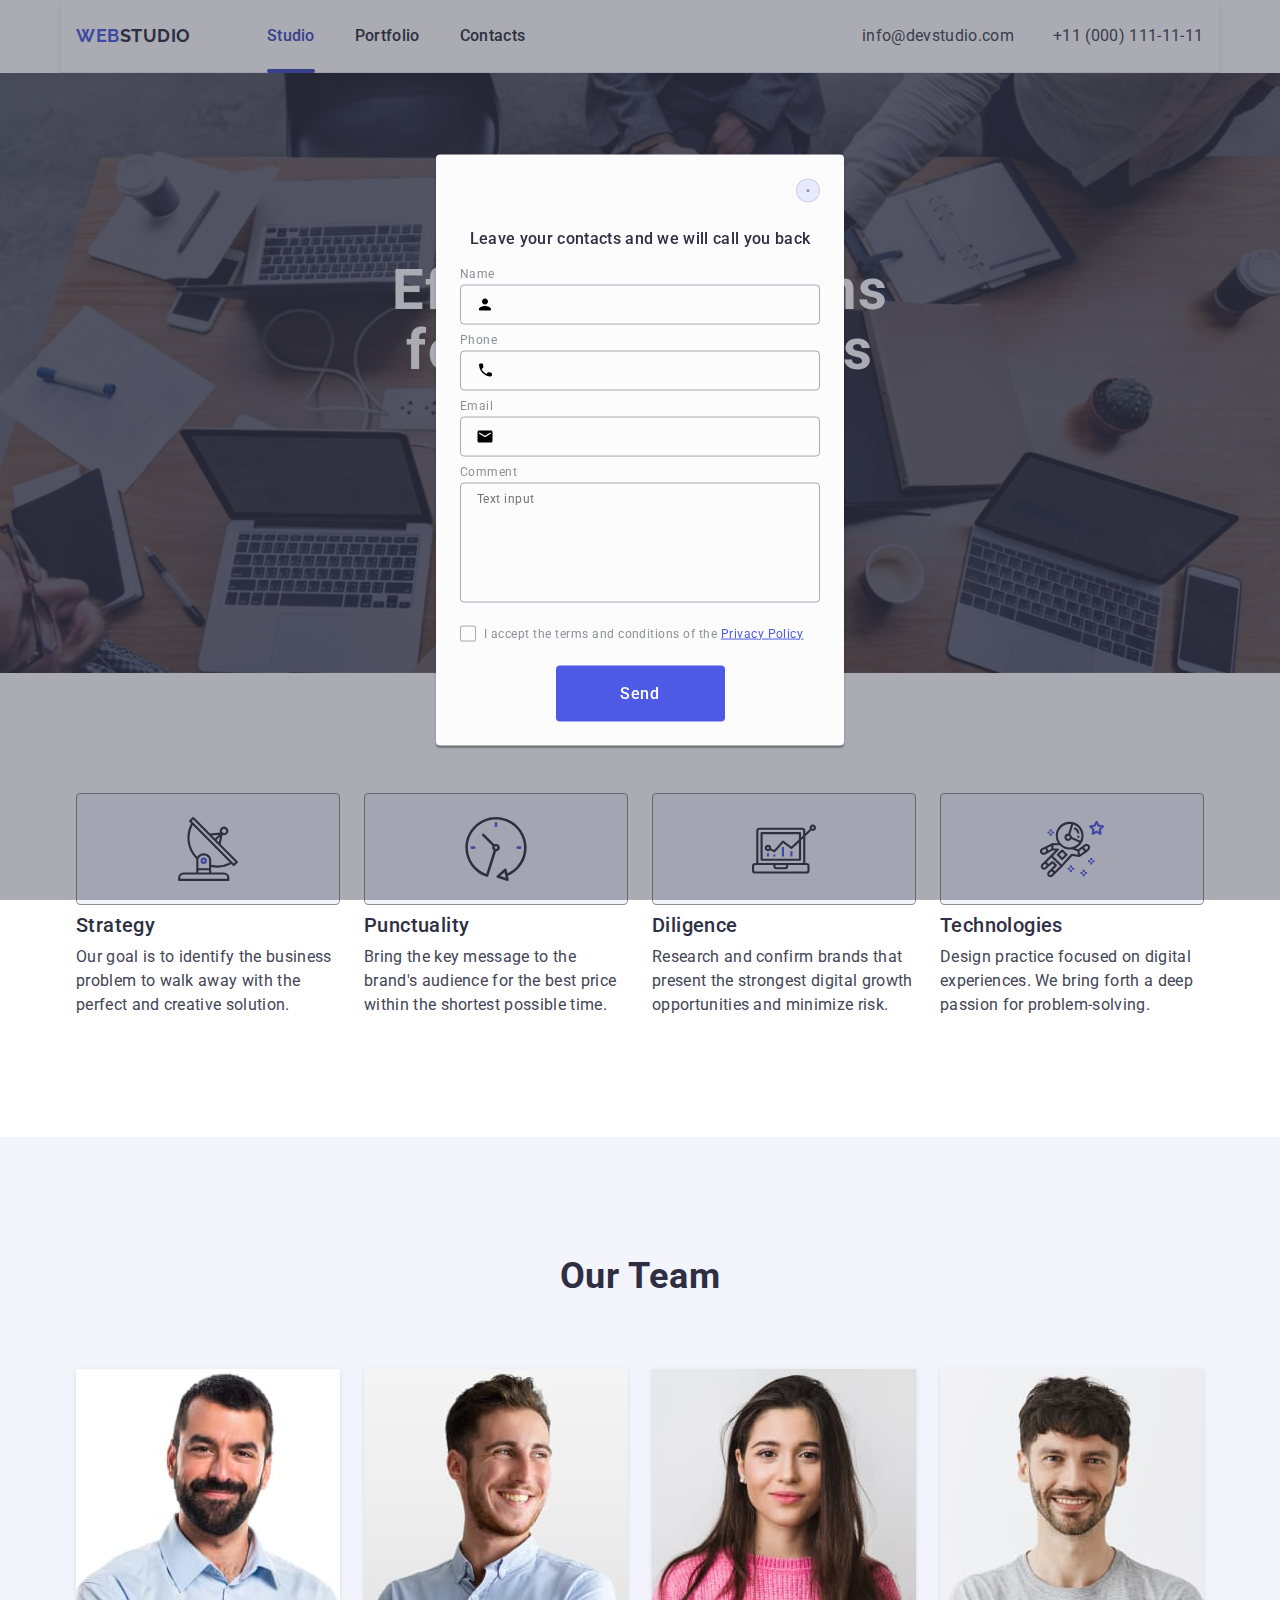
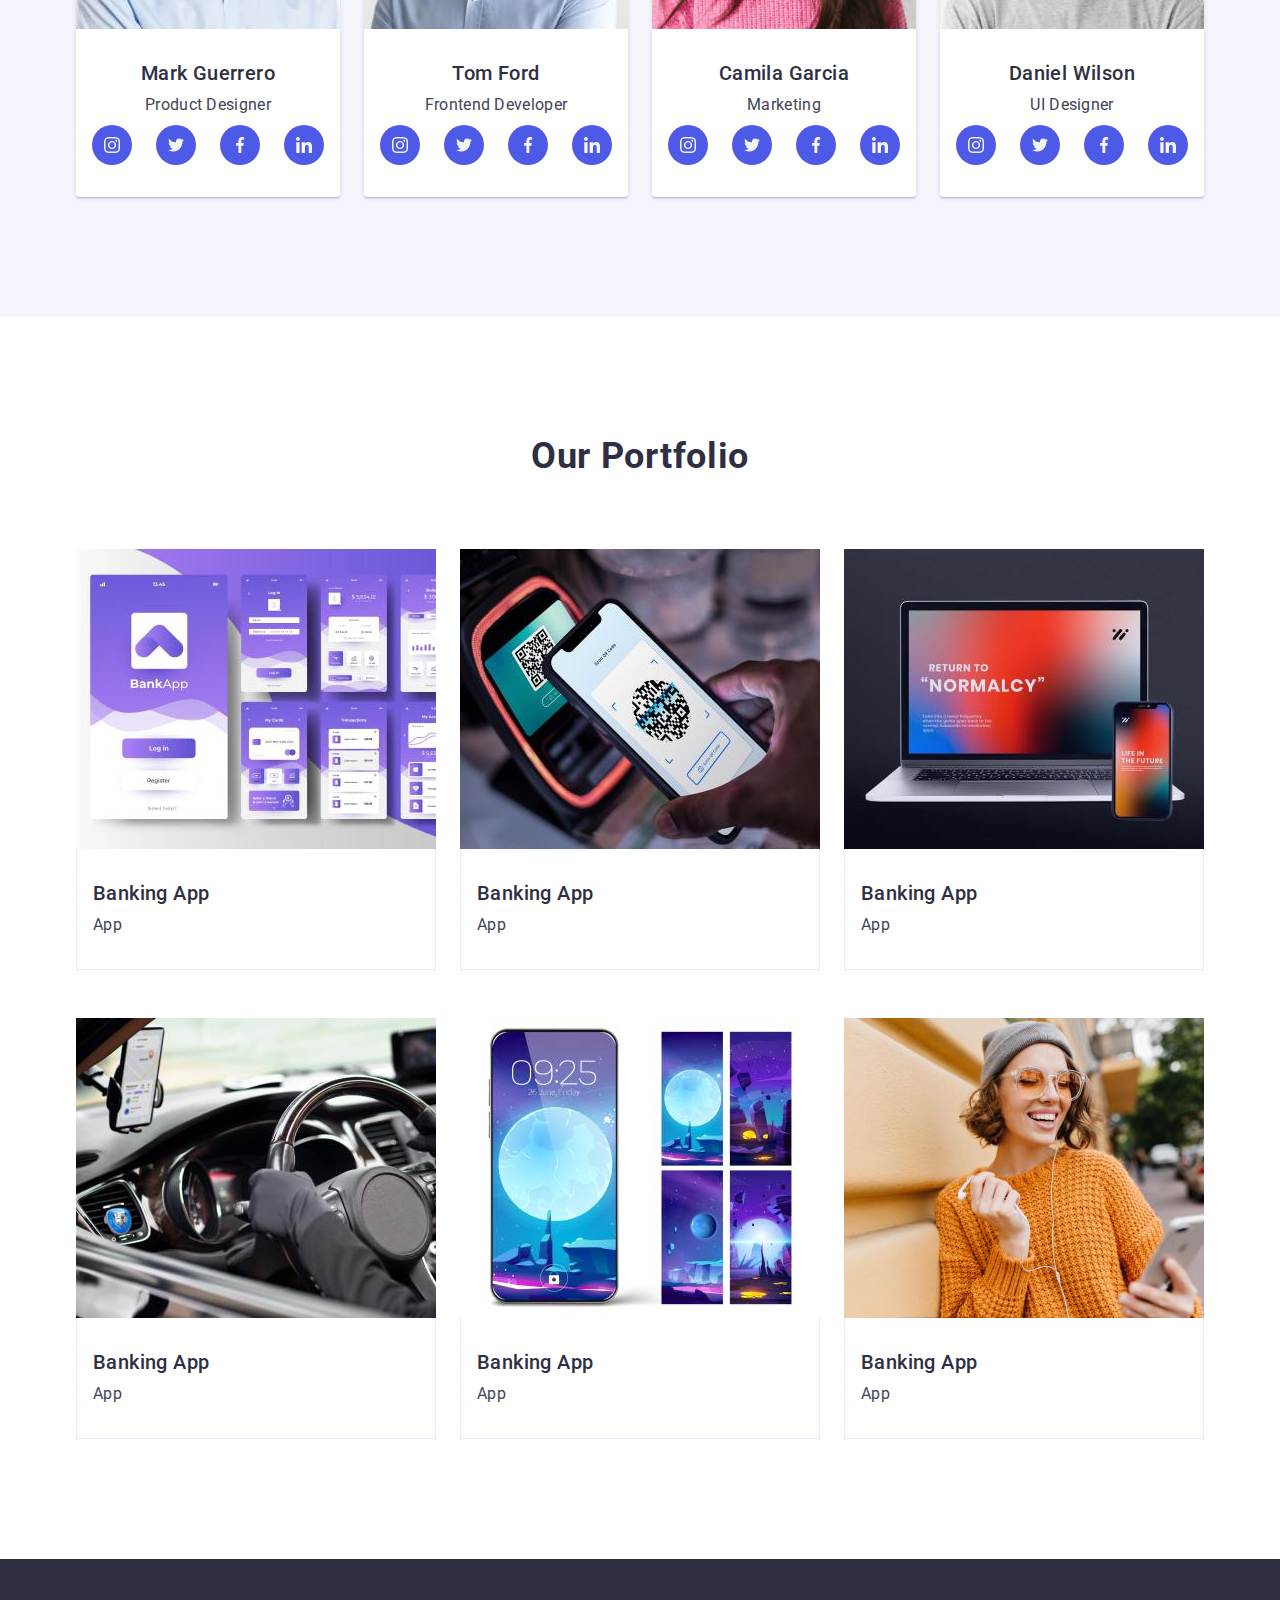
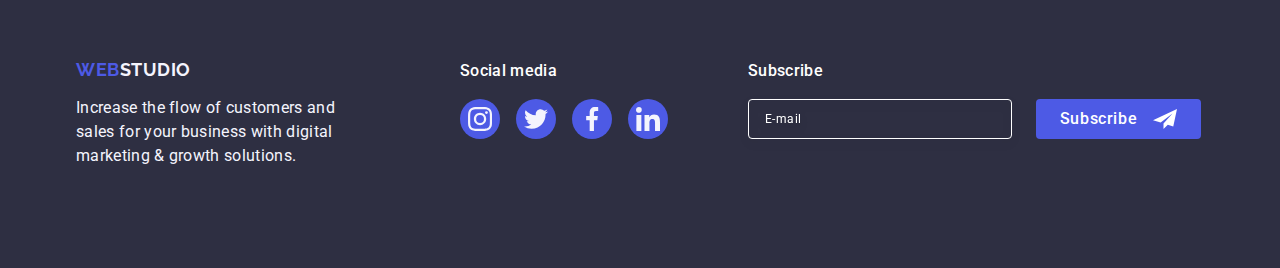
==== index.html @ c23adb34 "3" ====
<!DOCTYPE html>
<html lang="en">
    <head>
        <meta charset="UTF-8" />
        <meta name="viewport" content="width=device-width, initial-scale=1.0" />
        <title>WebStudio</title>
        <link rel="stylesheet" href="https://cdn.jsdelivr.net/npm/modern-normalize@2.0.0/modern-normalize.min.css" />
        <link rel="stylesheet" href="./css/styles.css" />
        <link rel="preconnect" href="https://fonts.googleapis.com" />
        <link rel="preconnect" href="https://fonts.gstatic.com" crossorigin />
        <link href="https://fonts.googleapis.com/css2?family=Raleway:wght@700&family=Roboto:wght@400;500;700&display=swap" rel="stylesheet" />
    </head>
    <body>
        <header class="top-header">
            <div class="top-line container">
                <nav class="logo-and-menu">
                    <a href="./index.html" class="logo-general-settings">Web<span class="logo-second-part">Studio</span></a>
                    <ul class="menu">
                        <li class="menu-item"><a class="text-in-menu" href="./index.html">Studio</a></li>
                        <li class="menu-item"><a class="text-in-menu" href="">Portfolio</a></li>
                        <li class="menu-item"><a class="text-in-menu" href="">Contacts</a></li>
                    </ul>
                </nav>
                <address class="adress-fixing line-item">
                    <ul class="contact">
                        <li class="contact-item">
                            <a class="text-for-contact" href="mailto:info@devstudio.com">info@devstudio.com</a>
                        </li>
                        <li class="contact-item">
                            <a class="text-for-contact" href="tel:+110001111111">+11 (000) 111-11-11</a>
                        </li>
                    </ul>
                </address>
            </div>
        </header>
        <main>
            <section class="style-first-section">
                <div class="container">
                    <h1 class="title-header">
                        Effective Solutions<br />
                        for Your Business
                    </h1>
                    <button class="button-fororder" type="button">Order Service</button>
                    <!-- <form class="form-box-first-section">
                        <a href="" class="icon-close-box">
                            <svg class="icon-close-style" width="24" height="24" aria-label="icon close">
                                <use href="./images/icons.svg#icon-close"></use>
                            </svg>
                        </a>
                        <p class="form-title-style">Leave your contacts and we will call you back</p>
                        <label for="user-name" class="form-label-style">Name</label>
                        <input id="user-name" class="from-input-style" type="text" name="user-name" placeholder="a" autofocus>
                        
                        <label for="user-phone" class="form-label-style"> Phone</label>
                        <input id="user-phone" class="from-input-style" type="text" name="user-phone" placeholder="a">
                        
                        <label for="user-email" class="form-label-style">Email</label>
                        <input id="user-email" class="from-input-style" type="text" name="user-email" placeholder="a">
                        
                        <label for="user-comment" class="form-label-style">Comment</label>
                        <textarea class="textarea-style" name="user-comment" id="user-comment" rows="10" placeholder="a"></textarea>
                        <div class="form-policy-check-line">
                            <a href="" class="custom-checkbox">
                                <svg class="icon-close-style" aria-label="icon close">
                                    <use href="./images/icons.svg#icon-checkbox"></use>
                                </svg>
                            </a>
                            <p class="policy-agreement-style-form">I accept the terms and conditions of the <a href="" class="underline-text">Private Policy</a></p>
                        </div>
                        <button class="button-fororder" type="submit">Send</button>

                    </form> -->
                </div>
            </section>
            <section class="section">
                <div class="container">
                    <h2 class="visually-hidden">Values</h2>
                    <ul class="list-of-values">
                        <li class="values-item">
                            <div class="box-icon-values">
                                <svg class="icon-values" width="64" height="64" aria-label="icon antenna">
                                    <use href="./images/icons.svg#icon-antenna"></use>
                                </svg>
                            </div>
                            <h3 class="header-in-section">Strategy</h3>
                            <p class="descriprion-in-section">
                                Our goal is to identify the business problem to walk away with the perfect and creative solution.
                            </p>
                        </li>
                        <li class="values-item">
                            <div class="box-icon-values">
                                <svg class="icon-values" width="64" height="64" aria-label="icon clock">
                                    <use href="./images/icons.svg#icon-clock"></use>
                                </svg>
                            </div>
                            <h3 class="header-in-section">Punctuality</h3>
                            <p class="descriprion-in-section">
                                Bring the key message to the brand's audience for the best price within the shortest possible time.
                            </p>
                        </li>
                        <li class="values-item">
                            <div class="box-icon-values">
                                <svg class="icon-values" width="64" height="64" aria-label="icon diagram">
                                    <use href="./images/icons.svg#icon-diagram"></use>
                                </svg>
                            </div>
                            <h3 class="header-in-section">Diligence</h3>
                            <p class="descriprion-in-section">
                                Research and confirm brands that present the strongest digital growth opportunities and minimize risk.
                            </p>
                        </li>
                        <li class="values-item">
                            <div class="box-icon-values">
                                <svg class="icon-values" width="64" height="64" aria-label="icon astronaut">
                                    <use href="./images/icons.svg#icon-astronaut"></use>
                                </svg>
                            </div>
                            <h3 class="header-in-section">Technologies</h3>
                            <p class="descriprion-in-section">
                                Design practice focused on digital experiences. We bring forth a deep passion for problem-solving.
                            </p>
                        </li>
                    </ul>
                </div>
            </section>
            <section class="background-third-section section">
                <div class="container box-third-section">
                    <h2 class="section-title style-third-section-title">Our Team</h2>
                    <ul class="team-members-list">
                        <li class="team-member-item">
                            <img src="./images/mark_guerrero.jpg" alt="Mark Guerrero" width="264" />
                            <div class="team-member-description">
                                <h3 class="header-in-section">Mark Guerrero</h3>
                                <p class="description-for-team">Product Designer</p>
                                <ul class="team-member-socials">
                                    <li class="team-socails-back">
                                        <a href="" class="team-socials-icon">
                                            <svg class="icon-media" width="16" height="16" aria-label="icon instagram">
                                                <use href="./images/icons.svg#icon-instagram"></use>
                                            </svg>
                                        </a>
                                    </li>

                                    <li class="team-socails-back">
                                        <a href="" class="team-socials-icon">
                                            <svg class="icon-media" width="16" height="16" aria-label="icon twitter">
                                                <use href="./images/icons.svg#icon-twitter"></use>
                                            </svg>
                                        </a>
                                    </li>
                                    <li class="team-socails-back">
                                        <a href="" class="team-socials-icon">
                                            <svg class="icon-media" width="16" height="16" aria-label="icon facebook">
                                                <use href="./images/icons.svg#icon-facebook"></use>
                                            </svg>
                                        </a>
                                    </li>
                                    <li class="team-socails-back">
                                        <a href="" class="team-socials-icon">
                                            <svg class="icon-media" width="16" height="16" aria-label="icon linkedin">
                                                <use href="./images/icons.svg#icon-linkedin"></use>
                                            </svg>
                                        </a>
                                    </li>
                                </ul>
                            </div>
                        </li>
                        <li class="team-member-item">
                            <img src="./images/tom_ford.jpg" alt="Tom Ford" width="264" />
                            <div class="team-member-description">
                                <h3 class="header-in-section">Tom Ford</h3>
                                <p class="description-for-team">Frontend Developer</p>
                                <ul class="team-member-socials">
                                    <li class="team-socails-back">
                                        <a href="" class="team-socials-icon">
                                            <svg class="icon-media" width="16" height="16" aria-label="instagram">
                                                <use href="./images/icons.svg#icon-instagram"></use>
                                            </svg>
                                        </a>
                                    </li>

                                    <li class="team-socails-back">
                                        <a href="" class="team-socials-icon">
                                            <svg class="icon-media" width="16" height="16" aria-label="twitter">
                                                <use href="./images/icons.svg#icon-twitter"></use>
                                            </svg>
                                        </a>
                                    </li>
                                    <li class="team-socails-back">
                                        <a href="" class="team-socials-icon">
                                            <svg class="icon-media" width="16" height="16" aria-label="facebook">
                                                <use href="./images/icons.svg#icon-facebook"></use>
                                            </svg>
                                        </a>
                                    </li>
                                    <li class="team-socails-back">
                                        <a href="" class="team-socials-icon">
                                            <svg class="icon-media" width="16" height="16" aria-label="linkedin">
                                                <use href="./images/icons.svg#icon-linkedin"></use>
                                            </svg>
                                        </a>
                                    </li>
                                </ul>
                            </div>
                        </li>
                        <li class="team-member-item">
                            <img src="./images/camila_garcia.jpg" alt="Camila Garcia" width="264" />
                            <div class="team-member-description">
                                <h3 class="header-in-section">Camila Garcia</h3>
                                <p class="description-for-team">Marketing</p>
                                <ul class="team-member-socials">
                                    <li class="team-socails-back">
                                        <a href="" class="team-socials-icon">
                                            <svg class="icon-media" width="16" height="16" aria-label="instagram">
                                                <use href="./images/icons.svg#icon-instagram"></use>
                                            </svg>
                                        </a>
                                    </li>

                                    <li class="team-socails-back">
                                        <a href="" class="team-socials-icon">
                                            <svg class="icon-media" width="16" height="16" aria-label="twitter">
                                                <use href="./images/icons.svg#icon-twitter"></use>
                                            </svg>
                                        </a>
                                    </li>
                                    <li class="team-socails-back">
                                        <a href="" class="team-socials-icon">
                                            <svg class="icon-media" width="16" height="16" aria-label="facebook">
                                                <use href="./images/icons.svg#icon-facebook"></use>
                                            </svg>
                                        </a>
                                    </li>
                                    <li class="team-socails-back">
                                        <a href="" class="team-socials-icon">
                                            <svg class="icon-media" width="16" height="16" aria-label="linkedin">
                                                <use href="./images/icons.svg#icon-linkedin"></use>
                                            </svg>
                                        </a>
                                    </li>
                                </ul>
                            </div>
                        </li>
                        <li class="team-member-item">
                            <img src="./images/daniel_wilson.jpg" alt="Daniel Wilson" width="264" />
                            <div class="team-member-description">
                                <h3 class="header-in-section">Daniel Wilson</h3>
                                <p class="description-for-team">UI Designer</p>
                                <ul class="team-member-socials">
                                    <li class="team-socails-back">
                                        <a href="" class="team-socials-icon">
                                            <svg class="icon-media" width="16" height="16" aria-label="instagram">
                                                <use href="./images/icons.svg#icon-instagram"></use>
                                            </svg>
                                        </a>
                                    </li>

                                    <li class="team-socails-back">
                                        <a href="" class="team-socials-icon">
                                            <svg class="icon-media" width="16" height="16" aria-label="twitter">
                                                <use href="./images/icons.svg#icon-twitter"></use>
                                            </svg>
                                        </a>
                                    </li>
                                    <li class="team-socails-back">
                                        <a href="" class="team-socials-icon">
                                            <svg class="icon-media" width="16" height="16" aria-label="facebook">
                                                <use href="./images/icons.svg#icon-facebook"></use>
                                            </svg>
                                        </a>
                                    </li>
                                    <li class="team-socails-back">
                                        <a href="" class="team-socials-icon">
                                            <svg class="icon-media" width="16" height="16" aria-label="linkedin">
                                                <use href="./images/icons.svg#icon-linkedin"></use>
                                            </svg>
                                        </a>
                                    </li>
                                </ul>
                            </div>
                        </li>
                    </ul>
                </div>
            </section>
            <section class="section">
                <div class="container box-fourth-section">
                    <h2 class="section-title">Our Portfolio</h2>
                    <ul class="portfolio-cards-list">
                        <li class="card-list-item">
                            <div class="card-list-image-box">
                                <img src="./images/banking_app.jpg" alt="banking app" width="360" />
                                <p class="card-list-image-overlay">14 Stylish and User-Friendly App Design Concepts · Task Manager App · Calorie Tracker App · Exotic Fruit Ecommerce App · Cloud Storage App</p>
                            </div>
                            <div class="card-text">
                                <h3 class="header-in-section">Banking App</h3>
                                <p class="descriprion-in-section">App</p>
                            </div>
                        </li>
                        <li class="card-list-item">
                            <div class="card-list-image-box">
                                <img src="./images/cashless_payment.jpg" alt="cashless payment" width="360" />
                                <p class="card-list-image-overlay">14 Stylish and User-Friendly App Design Concepts · Task Manager App · Calorie Tracker App · Exotic Fruit Ecommerce App · Cloud Storage App</p>
                            </div>
                            <div class="card-text">
                                <h3 class="header-in-section">Banking App</h3>
                                <p class="descriprion-in-section">App</p>
                            </div>
                        </li>
                        <li class="card-list-item">
                            <div class="card-list-image-box">
                                <img src="./images/meditation_app.jpg" alt="meditation app" width="360" />
                                <p class="card-list-image-overlay">14 Stylish and User-Friendly App Design Concepts · Task Manager App · Calorie Tracker App · Exotic Fruit Ecommerce App · Cloud Storage App</p>
                            </div>
                            <div class="card-text">
                                <h3 class="header-in-section">Banking App</h3>
                                <p class="descriprion-in-section">App</p>
                            </div>
                        </li>
                        <li class="card-list-item">
                            <div class="card-list-image-box">
                                <img src="./images/taxi_service.jpg" alt="taxi service" width="360" />
                                <p class="card-list-image-overlay">14 Stylish and User-Friendly App Design Concepts · Task Manager App · Calorie Tracker App · Exotic Fruit Ecommerce App · Cloud Storage App</p>
                            </div>
                            <div class="card-text">
                                <h3 class="header-in-section">Banking App</h3>
                                <p class="descriprion-in-section">App</p>
                            </div>
                        </li>
                        <li class="card-list-item">
                            <div class="card-list-image-box">
                                <img src="./images/screen_illustrations.jpg" alt="screen illustrations" width="360" />
                                <p class="card-list-image-overlay">14 Stylish and User-Friendly App Design Concepts · Task Manager App · Calorie Tracker App · Exotic Fruit Ecommerce App · Cloud Storage App</p>
                            </div>
                            <div class="card-text">
                                <h3 class="header-in-section">Banking App</h3>
                                <p class="descriprion-in-section">App</p>
                            </div>
                        </li>
                        <li class="card-list-item">
                            <div class="card-list-image-box">
                                <img src="./images/online_courses.jpg" alt="online courses" width="360" />
                                <p class="card-list-image-overlay">14 Stylish and User-Friendly App Design Concepts · Task Manager App · Calorie Tracker App · Exotic Fruit Ecommerce App · Cloud Storage App</p>
                            </div>
                            <div class="card-text">
                                <h3 class="header-in-section">Banking App</h3>
                                <p class="descriprion-in-section">App</p>
                            </div>
                        </li>
                    </ul>
                </div>
            </section>
        </main>
        <footer class="footer-style">
            <div class="container footer-ordering">
                <div class="footer-first-box">
                    <a href="./index.html" class="logo-general-settings bottom-logo">Web<span class="logo-second-part-footer">Studio</span></a>
                    <p class="description-in-footer">Increase the flow of customers and sales for your business with digital marketing & growth solutions.</p>
                </div>
                <div class="footer-social-media">
                    <p class="footer-social-media-sign">Social media</p>
                    <ul class="footer-social-media-line">
                        <li class="footer-icons-style">
                            <a href="" class="footer-icon-link">
                                <svg class="footer-icon-color" width="24" height="24"><use href="./images/icons.svg#icon-instagram"></use></svg>
                            </a>
                        </li>
                        <li class="footer-icons-style">
                            <a href="" class="footer-icon-link">
                                <svg class="footer-icon-color" width="24" height="24"><use href="./images/icons.svg#icon-twitter"></use></svg>
                            </a>
                        </li>
                        <li class="footer-icons-style">
                            <a href="" class="footer-icon-link">
                                <svg class="footer-icon-color" width="24" height="24"><use href="./images/icons.svg#icon-facebook"></use></svg>
                            </a>
                        </li>
                        <li class="footer-icons-style">
                            <a href="" class="footer-icon-link">
                                <svg class="footer-icon-color" width="24" height="24"><use href="./images/icons.svg#icon-linkedin"></use></svg>
                            </a>
                        </li>
                    </ul>
                </div>
                <div class="footer-subscribe-section">
                    <p class="footer-subscribe-sign">Subscribe</p>
                    <form class="form-bottom">
                        <label>
                            <input class="email-field-footer" type="email" name="Email" placeholder="E-mail">
                        </label>
                        <button type="submit" class="button-subscribe-footer">Subscribe
                            <svg width="24" height="24" class="icon-subscribe-footer"><use href="./images/icons.svg#icon-subscribe"></use></svg>
                        </button>
                    </form>
                </div>
            </div>
        </footer>
        <div class="modal-shadow">
            <div class="modal-ground">
                <button type="button" class="modal-button">
                    <svg width="8" height="8" class="modal-close-icon"><use href="./images/icons.svg#icon-close"></use></svg>
                </button>
                <p class="modal-explanation">Leave your contacts and we will call you back</p>
                <form class="modal-form-general">
                    <div class="modal-form-first">
                        <label class="modal-label-style" for="user-name">Name</label>
                        <div class="modal-input-and-icon">
                            <input id="user-name" type="text" name="user-name" class="modal-input-style">
                            <svg width="18" height="24" class="modal-input-icon-style"><use href="./images/icons.svg#icon-person-form"></use></svg>
                        </div>
                    </div class="modal-form-first">
                    <div class="modal-form-first">
                        <label class="modal-label-style" for="user-email">Phone</label>
                        <div class="modal-input-and-icon">
                            <input id="user-phone" type="text" name="user-phone" class="modal-input-style">
                            <svg width="18" height="24" class="modal-input-icon-style"><use href="./images/icons.svg#icon-phone"></use></svg>
                        </div>
                    </div>
                    <div class="modal-form-first">
                        <label class="modal-label-style" for="user-email">Email</label>
                        <div class="modal-input-and-icon">
                            <input id="user-email" type="text" name="user-email" class="modal-input-style">
                            <svg width="18" height="24" class="modal-input-icon-style"><use href="./images/icons.svg#icon-email"></use></svg>
                        </div>
                    </div>
                    <div class="modal-comment-block">
                        <label class="modal-label-style" for="user-comment">Comment</label>
                        <textarea  class="modal-comment-field" name="user-comment" id="user-comment" placeholder="Text input"></textarea>
                    </div>
                    <div class="modal-checkbox-container">
                        <input class="modal-checkbox visually-hidden" type="checkbox" id="user-privacy" value="true" name="user-privacy">
                        <label class="modal-checkbox-label" for="user-privacy"><span class="modal-checkbox-label-span">
                            <svg width="10" height="8" class="modal-checkbox-icon"><use href="./images/icons.svg#icon-checkbox"></use></svg>
                        </span>I accept the terms and conditions of the <a class="modal-privacy-policy-style" href="">Privacy Policy</a>
                        </label>
                    </div>
                    <button class="modal-send-button">Send</button>
                </form>
            </div>
        </div>
    </body>
</html>
---- css/styles.css ----
*,
*::before,
*::after {
box-sizing: border-box;
}

body {
    font-family: "Roboto", sans-serif;
    color: #434455;
    background-color: #FFFFFF;
    min-height: 100vh;
    display: flex;
    flex-direction: column;
    
}

main {
    flex-grow: 1;
}

a {
    text-decoration: none;
}

ul {
    list-style-type: none;
    margin-top: 0;
	margin-bottom: 0;
	padding-left: 0;
}

h1, h2, h3, h4, h5, h6, p {
	margin-top: 0;
	margin-bottom: 0;
}

img {
    display: block;
    max-width: 100%; 
    height: auto;
}

input, textarea {
    font-family: inherit;
    font-size: inherit;
  }

.container {
    width: 1158px;
    margin: 0 auto;
    padding: 0 15px;
}

.overlay-for-orderform {
    width: 100%; 
    height: 100%; 
    background-image: to bottom, rgba(46, 47, 66, 0.40), rgba(46, 47, 66, 0.40);
}

/* boxes for header */

.top-header {
    border-bottom: 1px solid #e7e9fc;
    box-shadow: 0px 2px 1px rgba(46, 47, 66, 0.08), 
    0px 1px 1px rgba(46, 47, 66, 0.16), 
    0px 1px 6px rgba(46, 47, 66, 0.08);
    margin: 0 auto;
}

.top-header .container {
    display: flex;
    margin: 0 auto;
    padding: 0 15px;
}

.top-line {
    display: flex;
    align-items: center;
    justify-content: space-between;
}

.logo-and-menu {
    display: flex;
    align-items: center;
}

.menu {
    display: flex;
    gap: 40px;
    position: relative;
}

.text-in-menu {
    color: #2e2f42;
    display: flex;
    flex-direction: column;
    align-items: center;
    justify-content: center;
    font-size: 16px;
    font-weight: 500;
    line-height: 1.5;
    letter-spacing: 0.02em;
    padding: 24px 0;
    position: relative;
    transition: color 250ms cubic-bezier(0.4, 0, 0.2, 1);
}

.menu-item {
    position: relative;
}

.menu-item:first-child .text-in-menu {
    color: #404bbf;
}

.menu-item:first-child .text-in-menu::after {
    content: '';
    position: absolute;
    left: 0;
    bottom: -1px;
    height: 4px;
    background-color: #404bbf;
    border-radius: 2px;
}

.menu-item:first-child .text-in-menu::after {
    content: '';
    position: absolute;
    left: 0;
    bottom: -1px;
    height: 4px;
    background-color: #404bbf;
    border-radius: 2px;
    width: 100%;
}

.contact {
    display: flex;
    gap: 40px;
}

.contact-item {
    width: calc((100% - 40px) / 2);
}

/* logo in header and footer */

.logo-general-settings {
    color: #4d5ae5;
    font-size: 18px;
    font-family: "Raleway", sans-serif;
    font-weight: 700;
    text-transform: uppercase;
    line-height: 1.17;
    letter-spacing: 0.03em;
    margin-right: 76px;
}

.logo-second-part{
    color: #2E2F42;
    font-family: "Raleway", sans-serif;
}
.logo-second-part-footer {
    color: #F4F4FD;
    font-family: "Raleway", sans-serif;
}

/* menu-text */

.adress-fixing{
    font-style: normal;
    display: flex;
}
.text-for-contact {
    color: #434455;
    font-size: 16px;
    font-weight: 400;
    line-height: 1.5;
    letter-spacing: 0.02em;
    transition: color 250ms cubic-bezier(0.4, 0, 0.2, 1);
}

.text-for-contact:hover,
.text-for-contact:focus {
    color: #404BBF;
}

.text-in-menu:hover,
.text-in-menu:focus {
    color: #404BBF;
    font-size: 16px;
    font-weight: 400;
    line-height: 1.5;
    letter-spacing: 0.02em;
}

.text-in-menu:active{
    color: #404BBF;
    font-size: 16px;
    font-weight: 400;
    line-height: 1.5;
    letter-spacing: 0.02em;
    text-decoration: underline; 
}

/* boxes for the first section */
.section {
    padding: 120px 0;
}

.style-first-section {
    background-image: linear-gradient(
        to bottom, 
        rgba(46, 47, 66, 0.7), 
        rgba(46, 47, 66, 0.7)), 
        url(../images/office_laptops.jpg);
    background-repeat: no-repeat;
    background-position: center;
    background-size: cover;
    max-width: 1440px;
    background-position: center;
    margin: 0 auto;
}

.style-first-section .container {
    padding: 188px 0;
    
}

.style-first-section .container {
    display: flex;
    flex-direction: column;
    align-items: center;
}

.style-first-section .container {
    position: relative;
}





/* boxes for the second section list of values */

.list-of-values {
    display: flex;
    gap: 24px;
}

.values-item { 
    gap: 8px; 
    width: calc((100% - 72px) / 4);
}

.box-icon-values {
    display: flex;
    align-items: center ;
    justify-content: center;
    background: #F4F4FD; 
    border-radius: 4px; 
    border: 1px #8E8F99 solid;
    margin-bottom: 8px;
    height: 112px;
}

/* boxes for the third section our team */

.box-third-section {
    align-items: center;
    gap: 72px;
}

.style-third-section-title {
    margin-bottom: 72px;
}

.team-members-list {
    display: flex;
    gap: 24px;
}

.team-member-item {
    background-color: white;
    box-shadow: 0px 1px 6px rgba(46, 47, 66, 0.08), 
    0px 1px 1px rgba(46, 47, 66, 0.16), 
    0px 2px 1px rgba(46, 47, 66, 0.08);
    width: calc((100% - 72px) / 4);
    border-radius: 0px 0px 4px 4px;
}

.team-member-description {
    padding: 32px 0;
}

.team-member-description .description-for-team {
    margin-bottom: 8px;
}

.team-member-socials {
    display: flex;
    justify-content: center;
    gap: 24px;

}

.team-socails-back {
    display: flex;
    justify-content: center;
    align-items: center;
    width: 40px;
    height: 40px;
}

.team-socials-icon {
    width: 100%;
    height: 100%;
    background-color: #4D5AE5;
    border-radius: 50%;
    display: flex;
    align-items: center;
    justify-content: center;
    transition: background-color 250ms cubic-bezier(0.4, 0, 0.2, 1);
}

.team-member-item .team-socials-icon {
    transition: background-color 250ms cubic-bezier(0.4, 0, 0.2, 1);
}

.team-member-item:hover .team-socials-icon,
.team-member-item:focus .team-socials-icon {
    background-color: #404bbf;
}

.team-socials-icon:hover,
.team-socials-icon:focus {
    background-color: #404bbf;
}

.icon-media {
    fill: #f4f4fd;
}

.team-member-description .header-in-section {
    text-align: center;
    margin-bottom: 8px;
}

.team-member-description .description-for-team {
    text-align: center;
}

/* boxes for the fourth section */

.box-fourth-section {
    gap: 72px;
}

.box-fourth-section .section-title {
    margin-bottom: 72px;
}

.portfolio-cards-list {
    display: flex;
    row-gap: 48px;
    column-gap: 24px;
    flex-wrap: wrap;
    
}

.card-list-item {
    display: flex;
    flex-direction: column; 
    background: white;
    width: calc((100% - 48px) / 3);
    transition: box-shadow 250ms cubic-bezier(0.4, 0, 0.2, 1);
}

.card-list-item:hover {
    box-shadow: 0px 1px 6px rgba(46, 47, 66, 0.08), 
    0px 1px 1px rgba(46, 47, 66, 0.16), 
    0px 2px 1px rgba(46, 47, 66, 0.08);
}

.card-list-image-box {
    position: relative;
    overflow: hidden;
}

.card-list-image-overlay {
    position: absolute;
    top: 0;
    font-size: 16px;
    line-height: 1.5;
    letter-spacing: 0.02em;
    color: #f4f4fd;
    padding: 40px 32px;
    background-color: #4d5ae5;
    height: 100%;
    width: 100%;
    transform: translatey(100%);
    transition: transform 250ms cubic-bezier(0.4, 0, 0.2, 1);
}



.card-list-item:hover .card-list-image-overlay {
    transform: translatey(0);
}

.card-text {
    border: 1px #E7E9FC solid;
    border-top: none;
    padding: 32px 16px; 
}

/* boxes for footer */

.footer-ordering {
    display: flex;
    align-items: baseline;
}

.footer-first-box {
    display: block;
    margin-right: 120px;
}

.footer-social-media-sign {
    font-weight: 500;
    font-size: 16px;
    line-height: 1.5;
    letter-spacing: 0.02em;
    color: #FFFFFF;
    margin-bottom: 16px;
}

.footer-social-media-line {
    display: flex;
    gap: 16px;
    margin-right: 80px;
}

.footer-icons-style {
    width: 40px;
    height: 40px;
}

.footer-icon-link {
    width: 100%;
    height: 100%;
    background-color: #4d5ae5;
    border-radius: 50%;
    display: flex;
    align-items: center;
    justify-content: center;
    transition: background-color 250ms cubic-bezier(0.4, 0, 0.2, 1);
}

.footer-icon-color {
    fill:#f4f4fd;
}

.footer-icon-link:hover, 
.footer-icon-link:focus {
    background-color: #31d0aa;
}

.bottom-logo {
    display: inline-block;
    margin-bottom: 16px;
}

.footer-subscribe-section {
    display: block;
}

.footer-subscribe-sign {
    margin-bottom: 16px;
    font-weight: 500;
    font-size: 16px;
    line-height: 1.5;
    letter-spacing: 0.02em;
    color: #ffffff;
}

.form-bottom {
    display: flex;
    gap: 24px;
}

.email-field-footer {
    width: 264px;
    height: 40px;
    border: 1px solid #ffffff;
    background-color: transparent;
    font-size: 12px;
    line-height: 1.5;
    letter-spacing: 0.04em;
    padding-left: 16px;
    filter: drop-shadow(0px 4px 4px rgba(0, 0, 0, 0.15));
    border-radius: 4px;
    color: #ffffff;
}

.email-field-footer::placeholder {
    color: #ffffff;
}

.button-subscribe-footer {
    min-width: 165px;
    height: 40px;
    display: flex;
    justify-content: center;
    align-items: center;
    font-family: "Roboto", sans-serif;
    font-size: 16px;
    font-weight: 500;
    line-height: 1.5;
    letter-spacing: 0.04em;
    color: #ffffff;
    cursor: pointer;
    background-color: #4D5AE5;
    border: none;
    border-radius: 4px;
}

.icon-subscribe-footer {
    margin-left: 16px;
    fill: white;

}


/* different texts in sections */
.title-header {
    color: white;
    font-size: 56px;
    font-weight: 700;
    line-height: 1.07;
    letter-spacing: 0.02em;
    text-align: center;
    margin-bottom: 48px;
    max-width: 496px;
}

.section-title{
    color: #2e2f42;
    font-size: 36px;
    font-weight: 700;
    text-transform: capitalize;
    line-height: 1.11;
    letter-spacing: 0.02em;
    text-align: center
}

.header-in-section{
    color: #2e2f42;
    font-size: 20px;
    font-weight: 500;
    line-height: 1.2;
    letter-spacing: 0.02em;
    margin-bottom: 8px;
}

.descriprion-in-section{
    color: #434455;
    font-size: 16px;
    font-weight: 400;
    line-height: 1.5;
    letter-spacing: 0.02em; 
}

.description-for-team {
    color: #434455;
    font-size: 16px;
    font-weight: 400;
    line-height: 1.5;
    letter-spacing: 0.02em;
}

.description-in-footer {
    color: #F4F4FD;
    font-size: 16px;
    font-weight: 400;
    line-height: 1.5;
    letter-spacing: 0.02em;
    max-width: 264px;
}

/* button */
.button-fororder{
    font-family: "Roboto", sans-serif;
    color: white;
    background-color: #4D5AE5;
    font-size: 16px;
    font-weight: 500;
    line-height: 1.5;
    letter-spacing: 0.04em;
    cursor: pointer;
    display: block;
    min-width: 169px;
    height: 56px;
    border: none;
    background-color: #4d5ae5;
    border-radius: 4px;
    box-shadow: 0px 4px 4px rgba(0, 0, 0, 0.15);
    transition: background-color 250ms cubic-bezier(0.4, 0, 0.2, 1);
}

.button-fororder:hover,
.button-fororder:focus {
    color: white;
    background-color: #404BBF;
    font-size: 16px;
    font-weight: 500;
    line-height: 1.5;
    letter-spacing: 0.04em;
    cursor: pointer;
}

/* backgrounds */

.background-third-section {
    background-color: #F4F4FD;
}
.footer-style {
    background-color:  #2E2F42;
    padding: 100px 0
}

.background-white {
    background-color: #FFFFFF;
}

.visually-hidden {
    position: absolute;
    width: 1px;
    height: 1px;
    margin: -1px;
    border: 0;
    padding: 0;
    
    white-space: nowrap;
    clip-path: inset(100%);
    clip: rect(0 0 0 0);
    overflow: hidden;
}

/* form modal */

.modal-shadow {
    position:fixed;
    top: 0;
    left: 0;
    width: 100%;
    height: 100%;
    background-color: rgba(46, 47, 66, 0.4);
    transition: opacity 250ms cubic-bezier(0.4, 0, 0.2, 1), 
    visibility 250ms cubic-bezier(0.4, 0, 0.2, 1);
}

.modal-ground {
    position: absolute;
    top: 50%;
    left: 50%;
    transform: translate(-50%, -50%) scale(1);
    width: 408px;
    min-height: 584px;
    background: #fcfcfc;
    box-shadow:0px 1px 1px rgba(0, 0, 0, 0.14), 
    0px 1px 3px rgba(0, 0, 0, 0.12), 
    0px 2px 1px rgba(0, 0, 0, 0.2);
    border-radius: 4px;
    padding: 72px 24px 24px 24px;
    transition: transform 250ms cubic-bezier(0.4, 0, 0.2, 1);
}

.modal-button {
    position: absolute;
    top: 24px;
    right: 24px;
    width: 24px;
    height: 24px;
    border-radius: 50%;
    display: flex;
    align-items: center;
    justify-content: center;
    background-color: #e7e9fc;
    border: 1px solid rgba(0, 0, 0, 0.1);
    padding: 0;
    cursor: pointer;
    transition: background-color 250ms cubic-bezier(0.4, 0, 0.2, 1), 
    border 250ms cubic-bezier(0.4, 0, 0.2, 1);
}

.modal-button:hover,
.modal-button:focus {
    background-color: #404bbf;
    border: none;
}

.modal-close-icon {
    transition: fill 250ms cubic-bezier(0.4, 0, 0.2, 1);
}

.modal-button:hover .modal-close-icon, 
.modal-button:focus .modal-close-icon {
    fill: #ffffff;
}

.modal-explanation {
    font-weight: 500;
    font-size: 16px;
    line-height: 1.5;
    text-align: center;
    letter-spacing: 0.02em;
    color: #2E2F42;
    margin-bottom: 16px;
}

.modal-form-general {
    display: flex;
    flex-direction: column;
}

.modal-form-first {
    margin-bottom: 8px;
}

.modal-label-style {
    font-size: 12px;
    line-height: 1.17;
    letter-spacing: 0.04em;
    color: #8e8f99;
    display: block;
    margin-bottom: 4px;
}

.modal-input-and-icon {
    position: relative;
}

.modal-input-style {
    width: 100%;
    height: 40px;
    border: 1px solid rgba(46, 47, 66, 0.4);
    border-radius: 4px;
    background-color: transparent;
    padding-left: 38px;
    outline: transparent;
    transition: border-color 250ms cubic-bezier(0.4, 0, 0.2, 1);
}

.modal-input-style:focus {
    border-color: #4D5AE5;
}

.modal-input-icon-style {
    position: absolute;
    left: 16px;
    top: 50%;
    transform: translateY(-50%);
    transition: fill 250ms cubic-bezier(0.4, 0, 0.2, 1);
}

.modal-input-style:focus + .modal-input-icon-style {
    fill: #4D5AE5;
}

.modal-comment-block {
    margin-bottom: 16px;
}

.modal-comment-field {
    width: 100%;
    height: 120px;
    font-size: 12px;
    line-height: 1.17;
    letter-spacing: 0.04em;
    color: rgba(46, 47, 66, 0.4);
    border: 1px solid rgba(46, 47, 66, 0.4);
    border-radius: 4px;
    background-color: transparent;
    padding: 8px 16px;
    outline: transparent;
    resize: none;
    transition: border-color 250ms cubic-bezier(0.4, 0, 0.2, 1);
}

.modal-comment-field:focus {
    border-color: #4D5AE5;
}

.modal-checkbox-container {
    margin-bottom: 24px;
}

.modal-checkbox-label {
    font-size: 12px;
    line-height: 1.17;
    letter-spacing: 0.04em;
    color: #8e8f99;  
}

.modal-checkbox-label-span {
    width: 16px;
    height: 16px;
    border: 1px solid rgba(46, 47, 66, 0.4);
    border-radius: 2px;
    transition: background-color 250ms cubic-bezier(0.4, 0, 0.2, 1), 
    border 250ms cubic-bezier(0.4, 0, 0.2, 1), 
    fill 250ms cubic-bezier(0.4, 0, 0.2, 1);
    display: inline-flex;
    align-items: center;
    justify-content: center;
    fill: transparent;
    margin-right: 8px;
}

.modal-checkbox:checked .modal-checkbox-label-span {
    background-color: #404bbf;
    border: none;
    fill: #F4F4FD;
}

.modal-privacy-policy-style {
    color: #4d5ae5;
    text-decoration: underline;
}

.modal-send-button {
    display: block;
    align-self: center;
    min-width: 169px;
    height: 56px;
    font-family: "Roboto", sans-serif;
    font-size: 16px;
    font-weight: 500;
    line-height: 1.5;
    letter-spacing: 0.04em;
    color: #ffffff;
    cursor: pointer;
    background-color: #4D5AE5;
    border: none;
    border-radius: 4px;
    transition: background-color 250ms cubic-bezier(0.4, 0, 0.2, 1);
}

.modal-send-button:focus, .modal-send-button:hover {
    background-color: #404BBF;
}
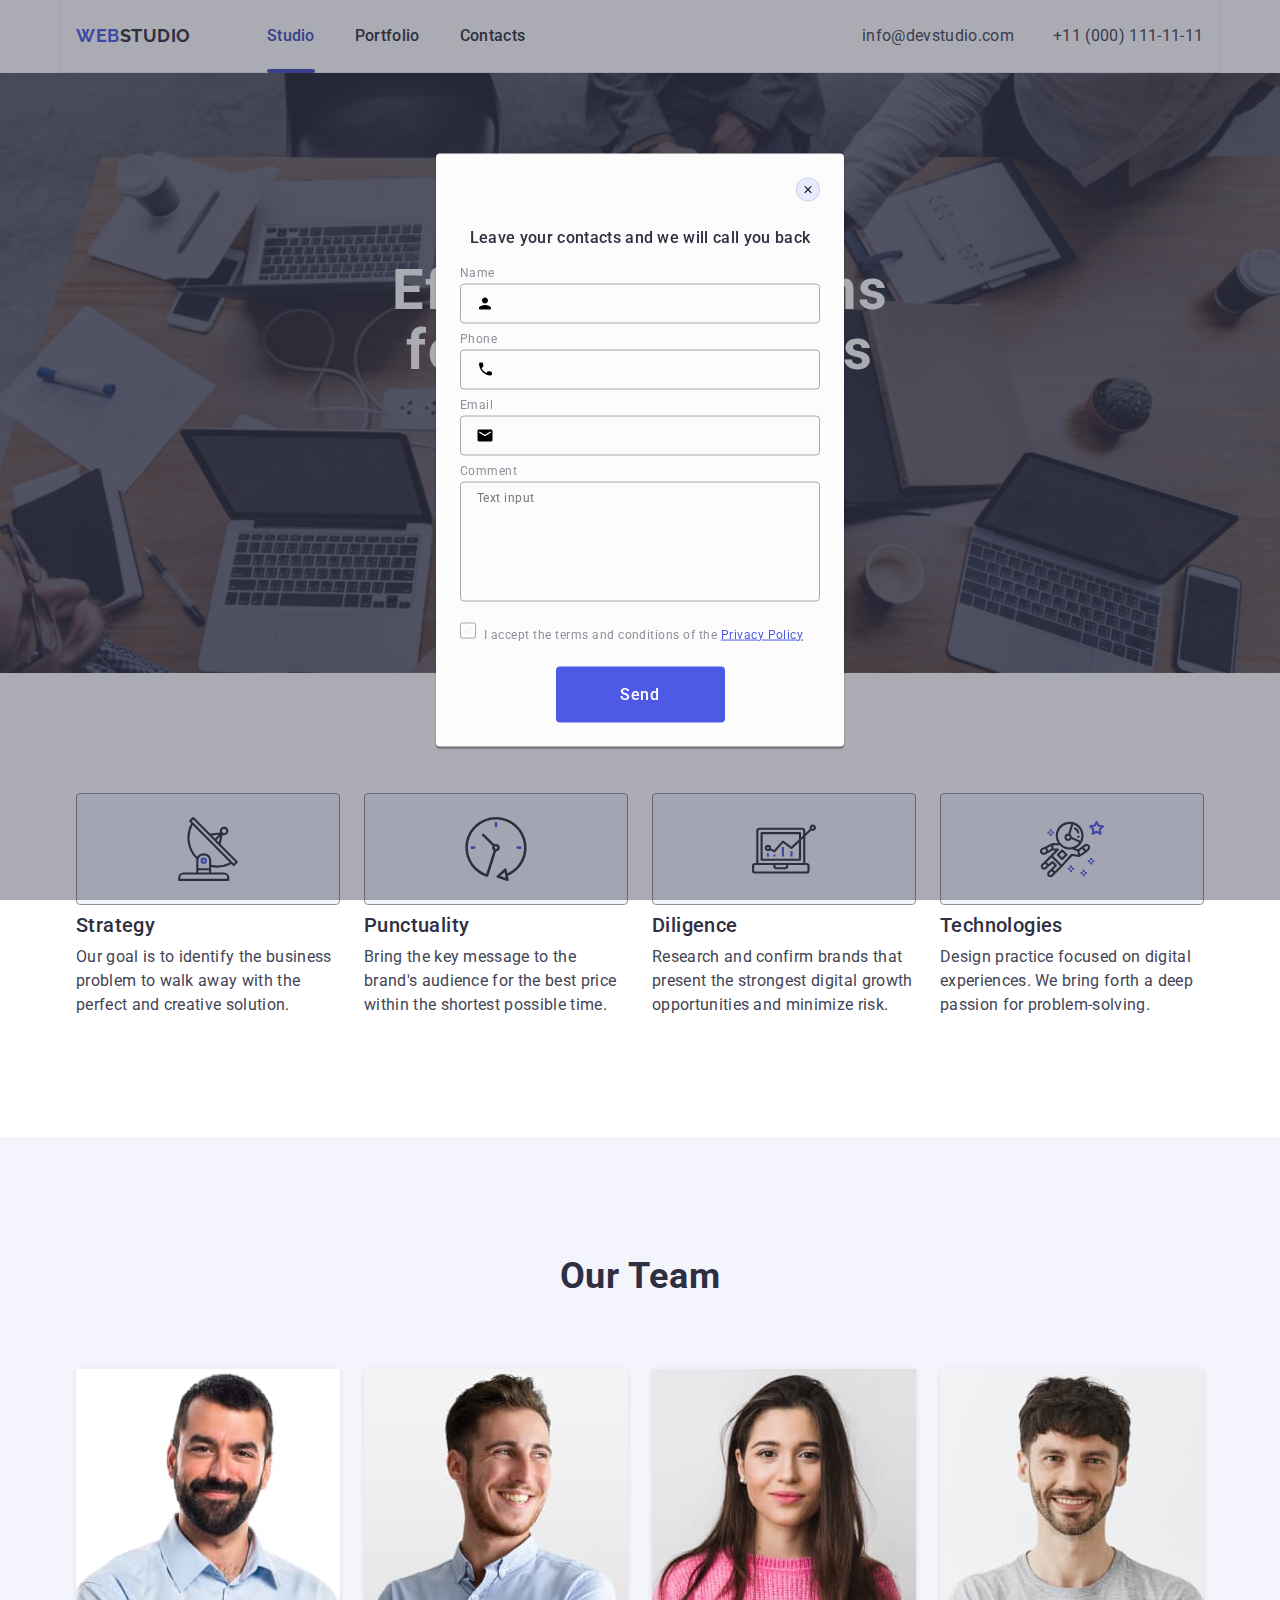
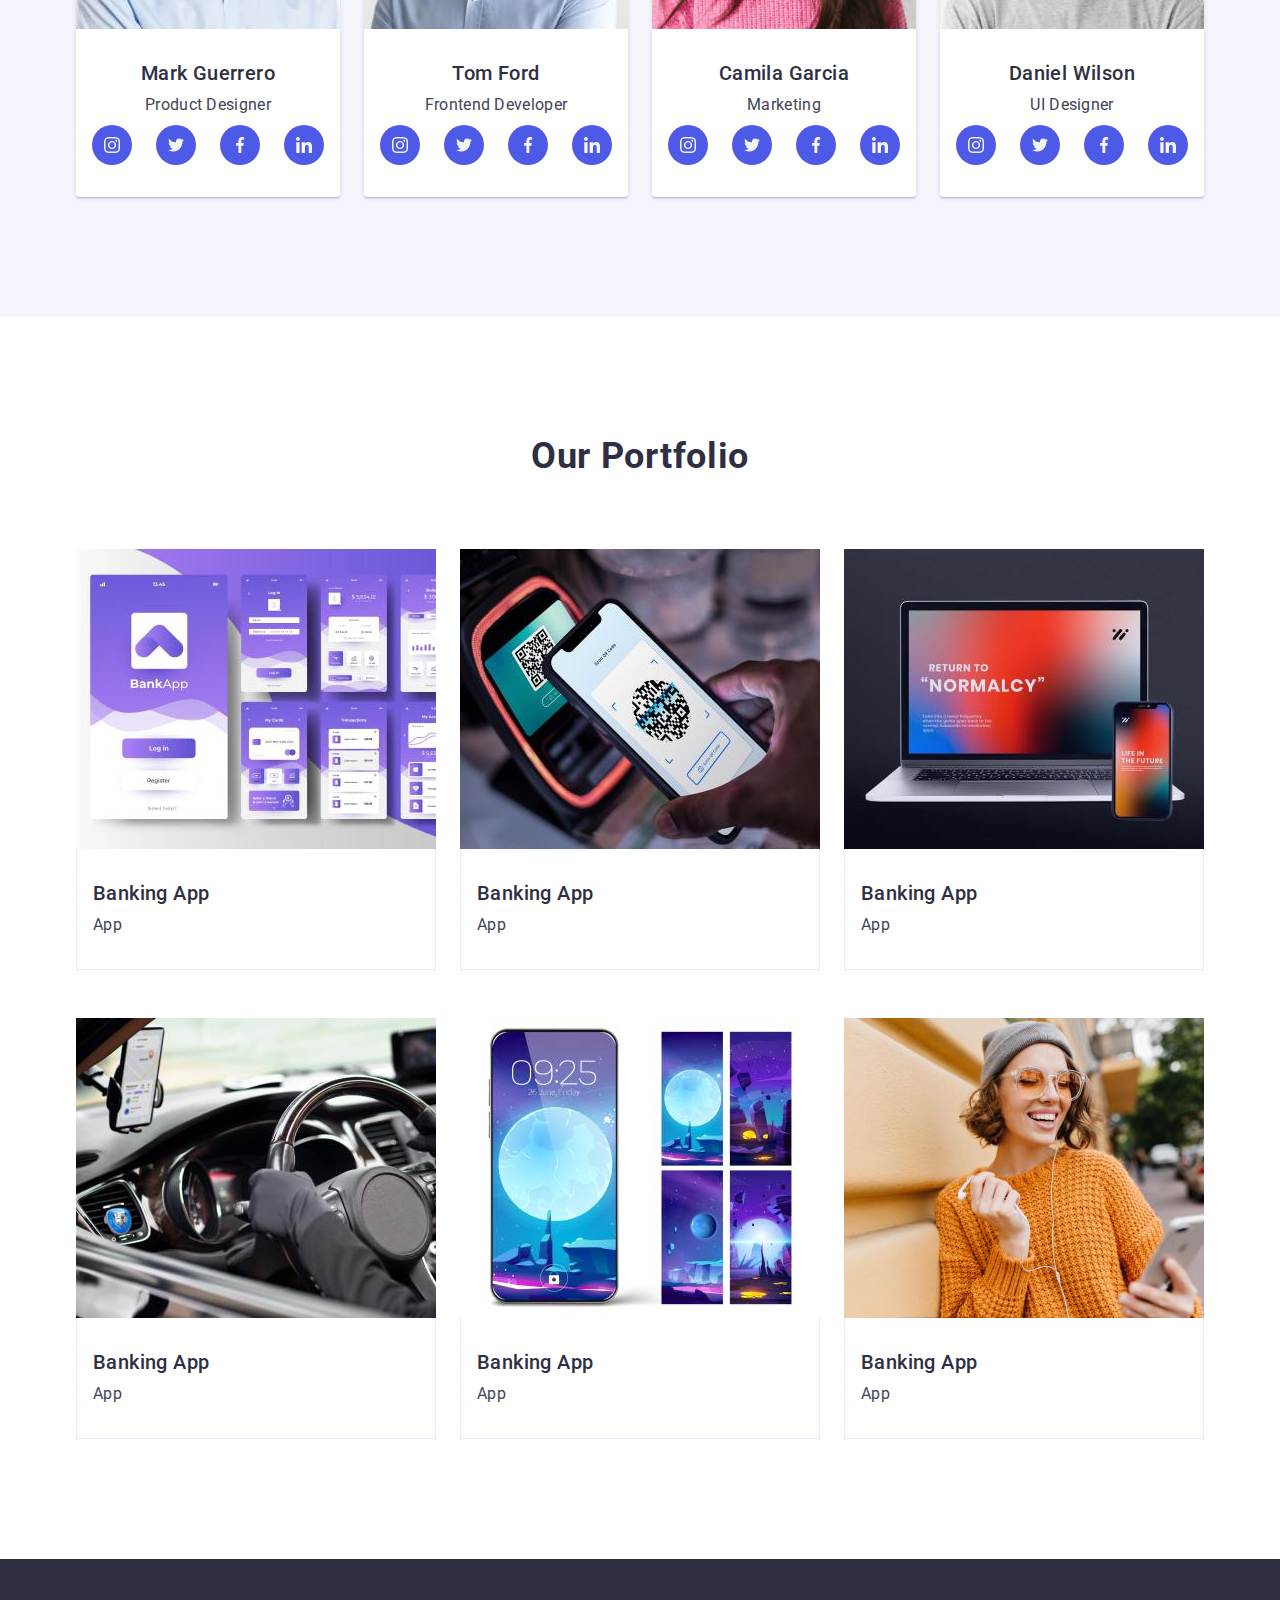
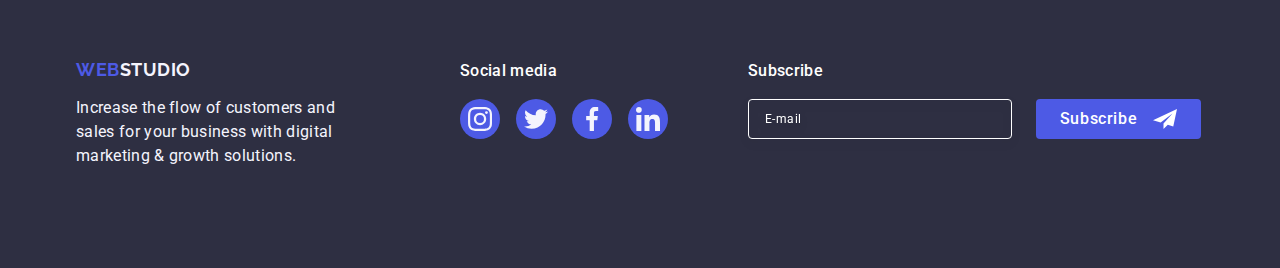
==== commit c917d9fb: "11" ====
--- a/index.html
+++ b/index.html
@@ -41,35 +41,6 @@
                         for Your Business
                     </h1>
                     <button class="button-fororder" type="button">Order Service</button>
-                    <!-- <form class="form-box-first-section">
-                        <a href="" class="icon-close-box">
-                            <svg class="icon-close-style" width="24" height="24" aria-label="icon close">
-                                <use href="./images/icons.svg#icon-close"></use>
-                            </svg>
-                        </a>
-                        <p class="form-title-style">Leave your contacts and we will call you back</p>
-                        <label for="user-name" class="form-label-style">Name</label>
-                        <input id="user-name" class="from-input-style" type="text" name="user-name" placeholder="a" autofocus>
-                        
-                        <label for="user-phone" class="form-label-style"> Phone</label>
-                        <input id="user-phone" class="from-input-style" type="text" name="user-phone" placeholder="a">
-                        
-                        <label for="user-email" class="form-label-style">Email</label>
-                        <input id="user-email" class="from-input-style" type="text" name="user-email" placeholder="a">
-                        
-                        <label for="user-comment" class="form-label-style">Comment</label>
-                        <textarea class="textarea-style" name="user-comment" id="user-comment" rows="10" placeholder="a"></textarea>
-                        <div class="form-policy-check-line">
-                            <a href="" class="custom-checkbox">
-                                <svg class="icon-close-style" aria-label="icon close">
-                                    <use href="./images/icons.svg#icon-checkbox"></use>
-                                </svg>
-                            </a>
-                            <p class="policy-agreement-style-form">I accept the terms and conditions of the <a href="" class="underline-text">Private Policy</a></p>
-                        </div>
-                        <button class="button-fororder" type="submit">Send</button>
-
-                    </form> -->
                 </div>
             </section>
             <section class="section">
@@ -384,8 +355,8 @@
                 <div class="footer-subscribe-section">
                     <p class="footer-subscribe-sign">Subscribe</p>
                     <form class="form-bottom">
-                        <label>
-                            <input class="email-field-footer" type="email" name="Email" placeholder="E-mail">
+                        <label class="label-footer">
+                            <input class="email-field-footer" type="email" name="email" placeholder="E-mail">
                         </label>
                         <button type="submit" class="button-subscribe-footer">Subscribe
                             <svg width="24" height="24" class="icon-subscribe-footer"><use href="./images/icons.svg#icon-subscribe"></use></svg>
@@ -394,10 +365,10 @@
                 </div>
             </div>
         </footer>
-        <div class="modal-shadow">
+        <div class="modal-shadow is-open">
             <div class="modal-ground">
                 <button type="button" class="modal-button">
-                    <svg width="8" height="8" class="modal-close-icon"><use href="./images/icons.svg#icon-close"></use></svg>
+                    <svg width="24" height="24" class="modal-close-icon"><use href="./images/icons.svg#icon-close"></use></svg>
                 </button>
                 <p class="modal-explanation">Leave your contacts and we will call you back</p>
                 <form class="modal-form-general">
@@ -407,7 +378,7 @@
                             <input id="user-name" type="text" name="user-name" class="modal-input-style">
                             <svg width="18" height="24" class="modal-input-icon-style"><use href="./images/icons.svg#icon-person-form"></use></svg>
                         </div>
-                    </div class="modal-form-first">
+                    </div>
                     <div class="modal-form-first">
                         <label class="modal-label-style" for="user-email">Phone</label>
                         <div class="modal-input-and-icon">
@@ -429,7 +400,7 @@
                     <div class="modal-checkbox-container">
                         <input class="modal-checkbox visually-hidden" type="checkbox" id="user-privacy" value="true" name="user-privacy">
                         <label class="modal-checkbox-label" for="user-privacy"><span class="modal-checkbox-label-span">
-                            <svg width="10" height="8" class="modal-checkbox-icon"><use href="./images/icons.svg#icon-checkbox"></use></svg>
+                            <svg width="16" height="16" class="modal-checkbox-icon"><use href="./images/icons.svg#icon-checkbox"></use></svg>
                         </span>I accept the terms and conditions of the <a class="modal-privacy-policy-style" href="">Privacy Policy</a>
                         </label>
                     </div>
--- a/css/styles.css
+++ b/css/styles.css
@@ -658,6 +658,11 @@
     background-color: rgba(46, 47, 66, 0.4);
     transition: opacity 250ms cubic-bezier(0.4, 0, 0.2, 1), 
     visibility 250ms cubic-bezier(0.4, 0, 0.2, 1);
+    visibility: hidden;
+}
+
+.is-open {
+    visibility: visible;
 }
 
 .modal-ground {
@@ -818,7 +823,7 @@
     margin-right: 8px;
 }
 
-.modal-checkbox:checked .modal-checkbox-label-span {
+input[type="checkbox"]:checked + label > .modal-checkbox-label-span {
     background-color: #404bbf;
     border: none;
     fill: #F4F4FD;
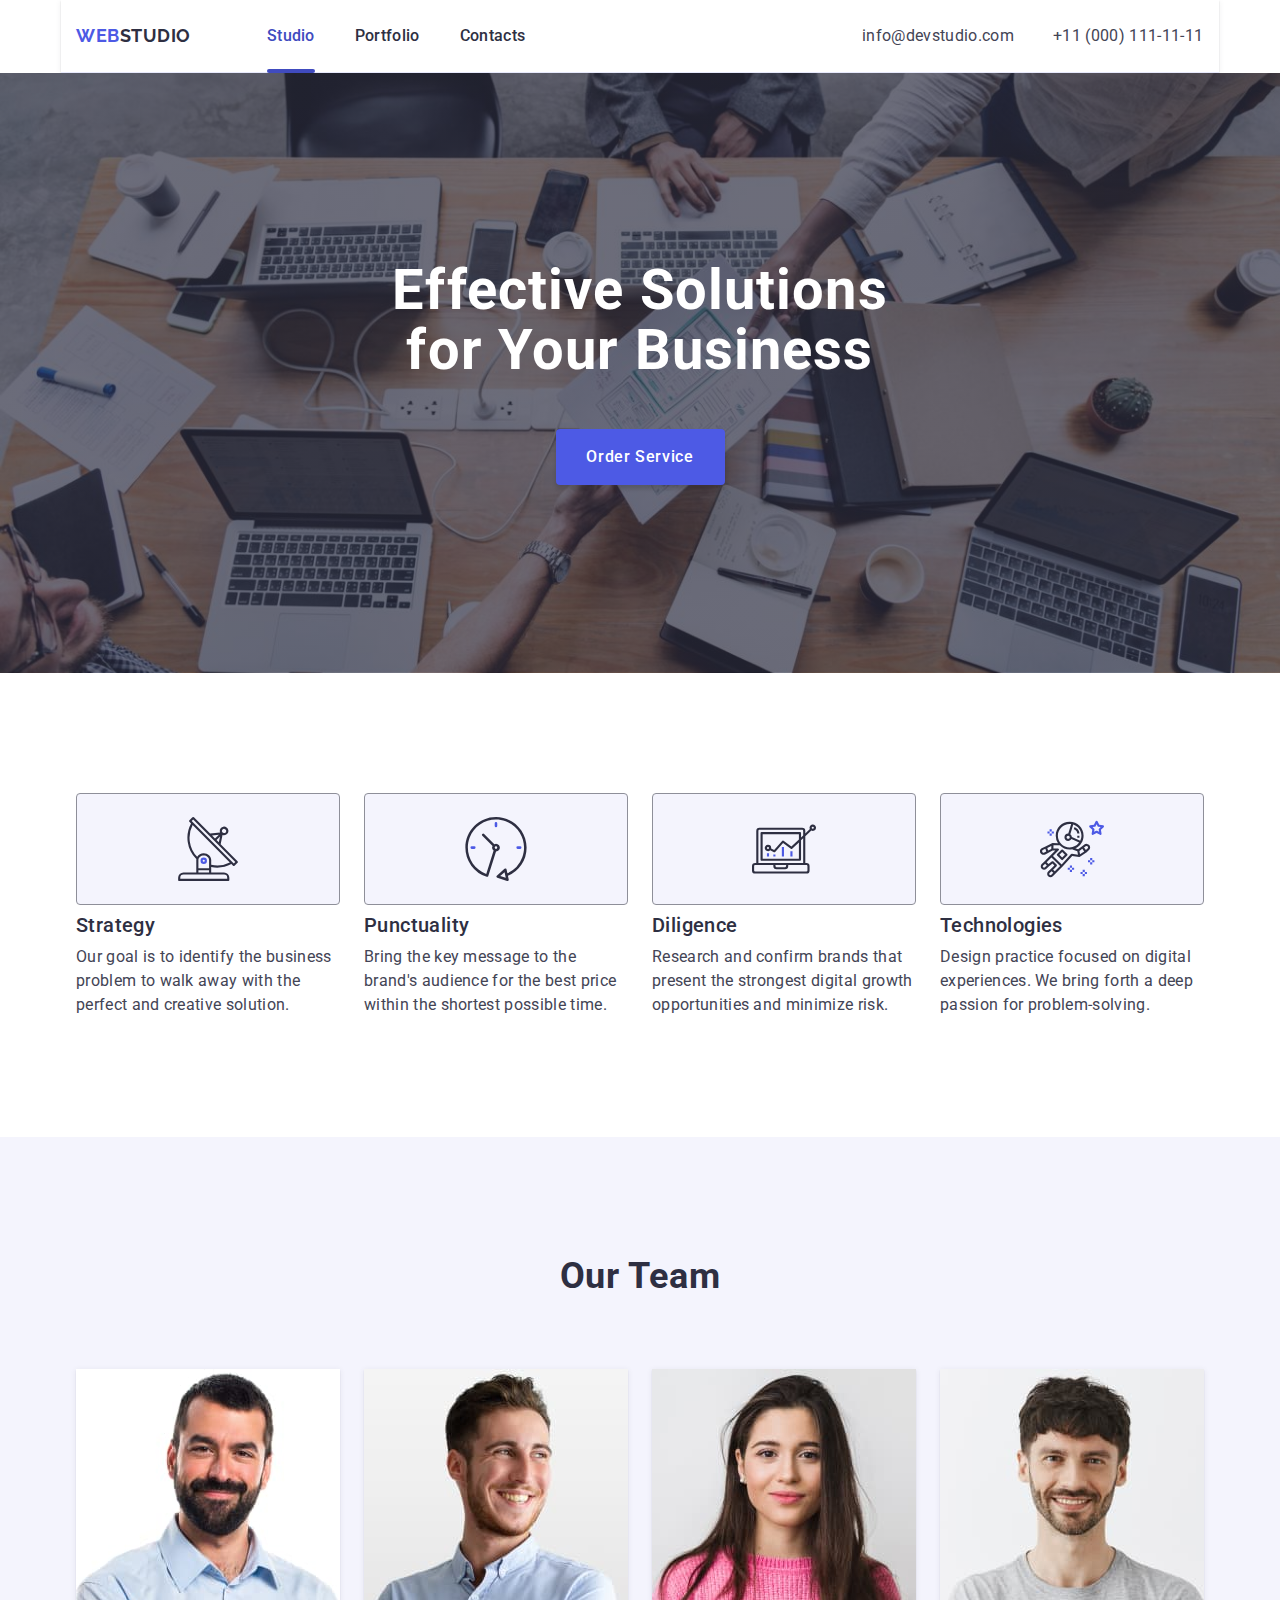
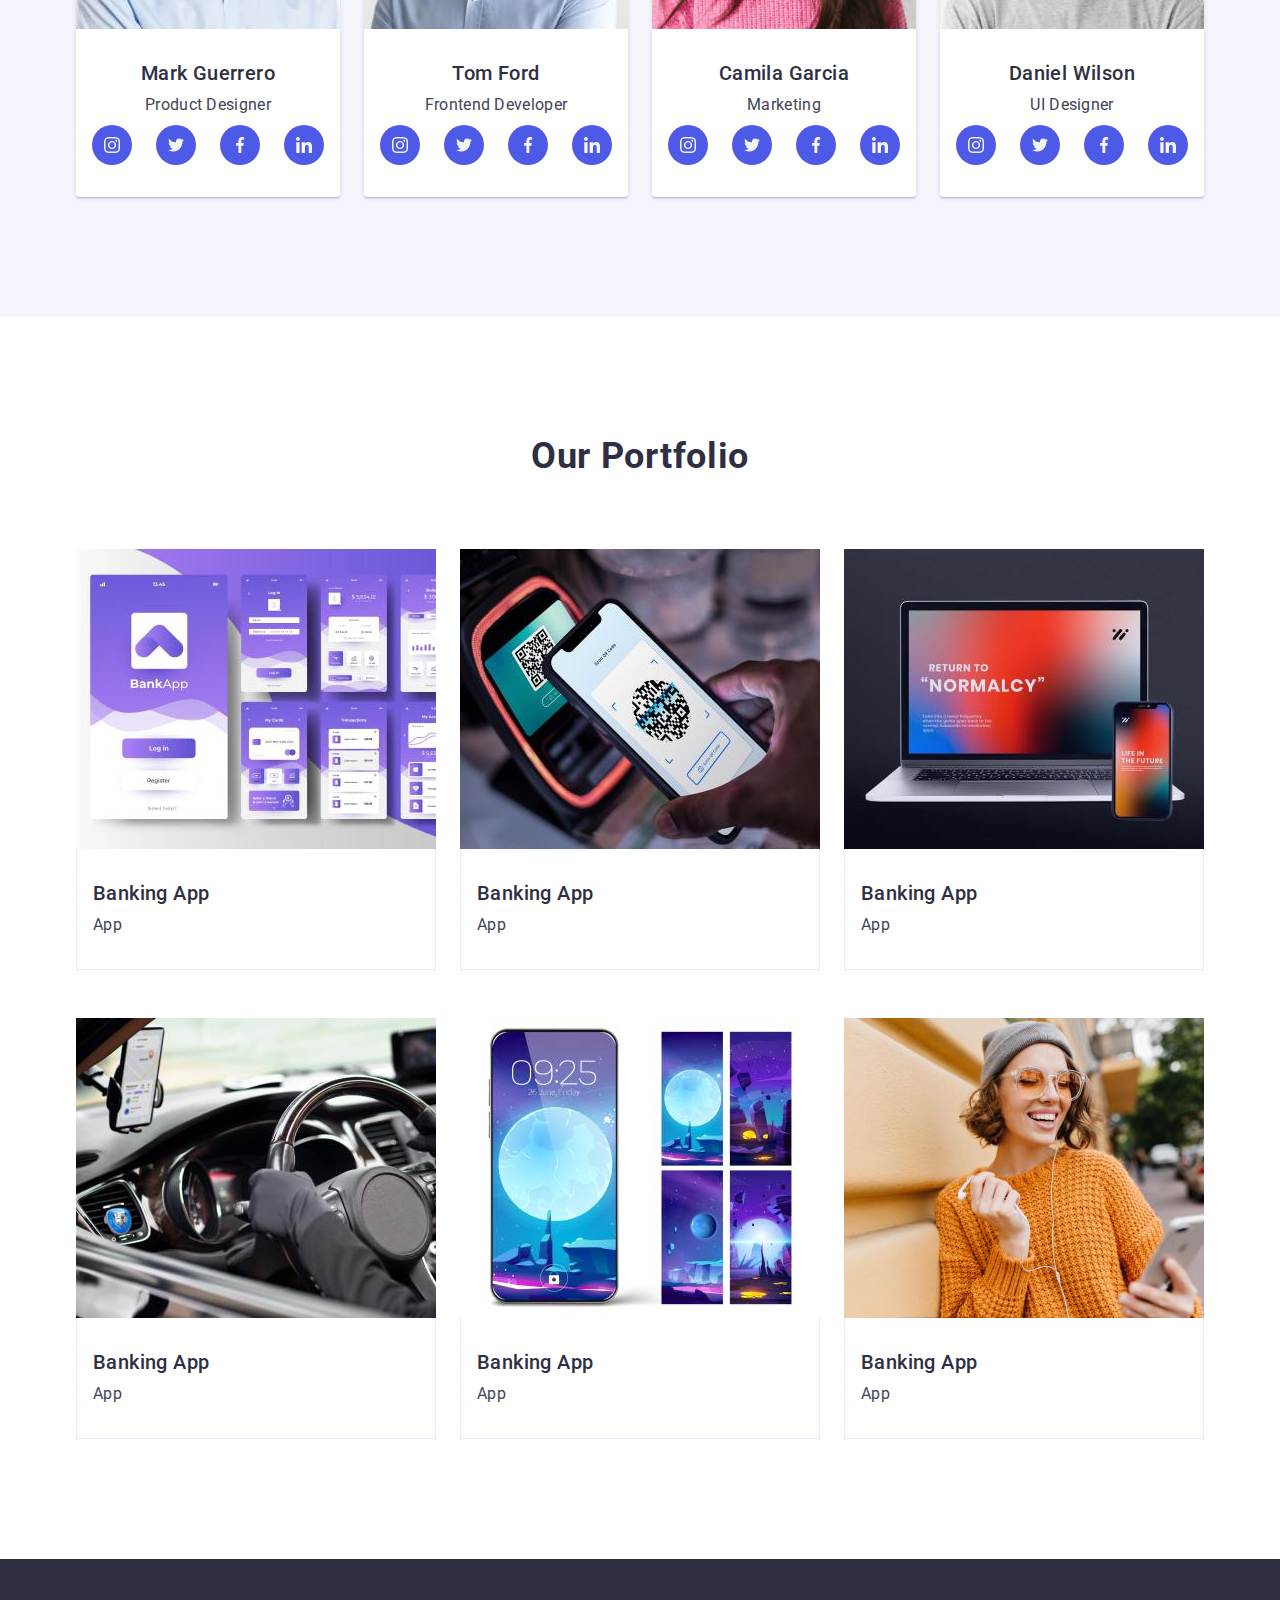
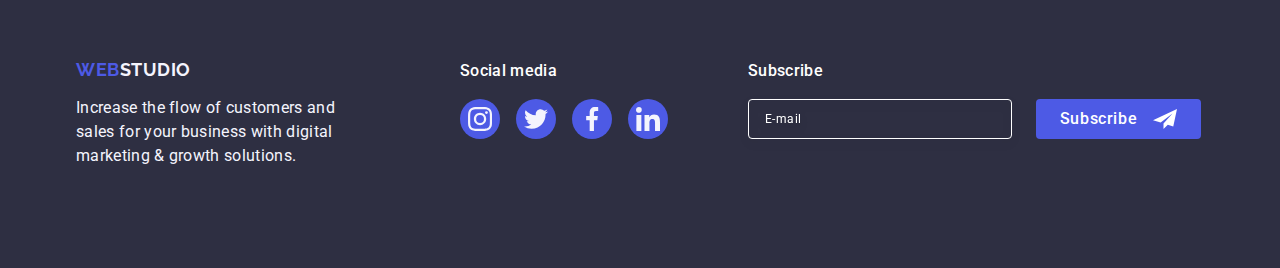
==== commit 374dade8: "Update index.html" ====
--- a/index.html
+++ b/index.html
@@ -365,7 +365,7 @@
                 </div>
             </div>
         </footer>
-        <div class="modal-shadow is-open">
+        <div class="modal-shadow">
             <div class="modal-ground">
                 <button type="button" class="modal-button">
                     <svg width="24" height="24" class="modal-close-icon"><use href="./images/icons.svg#icon-close"></use></svg>
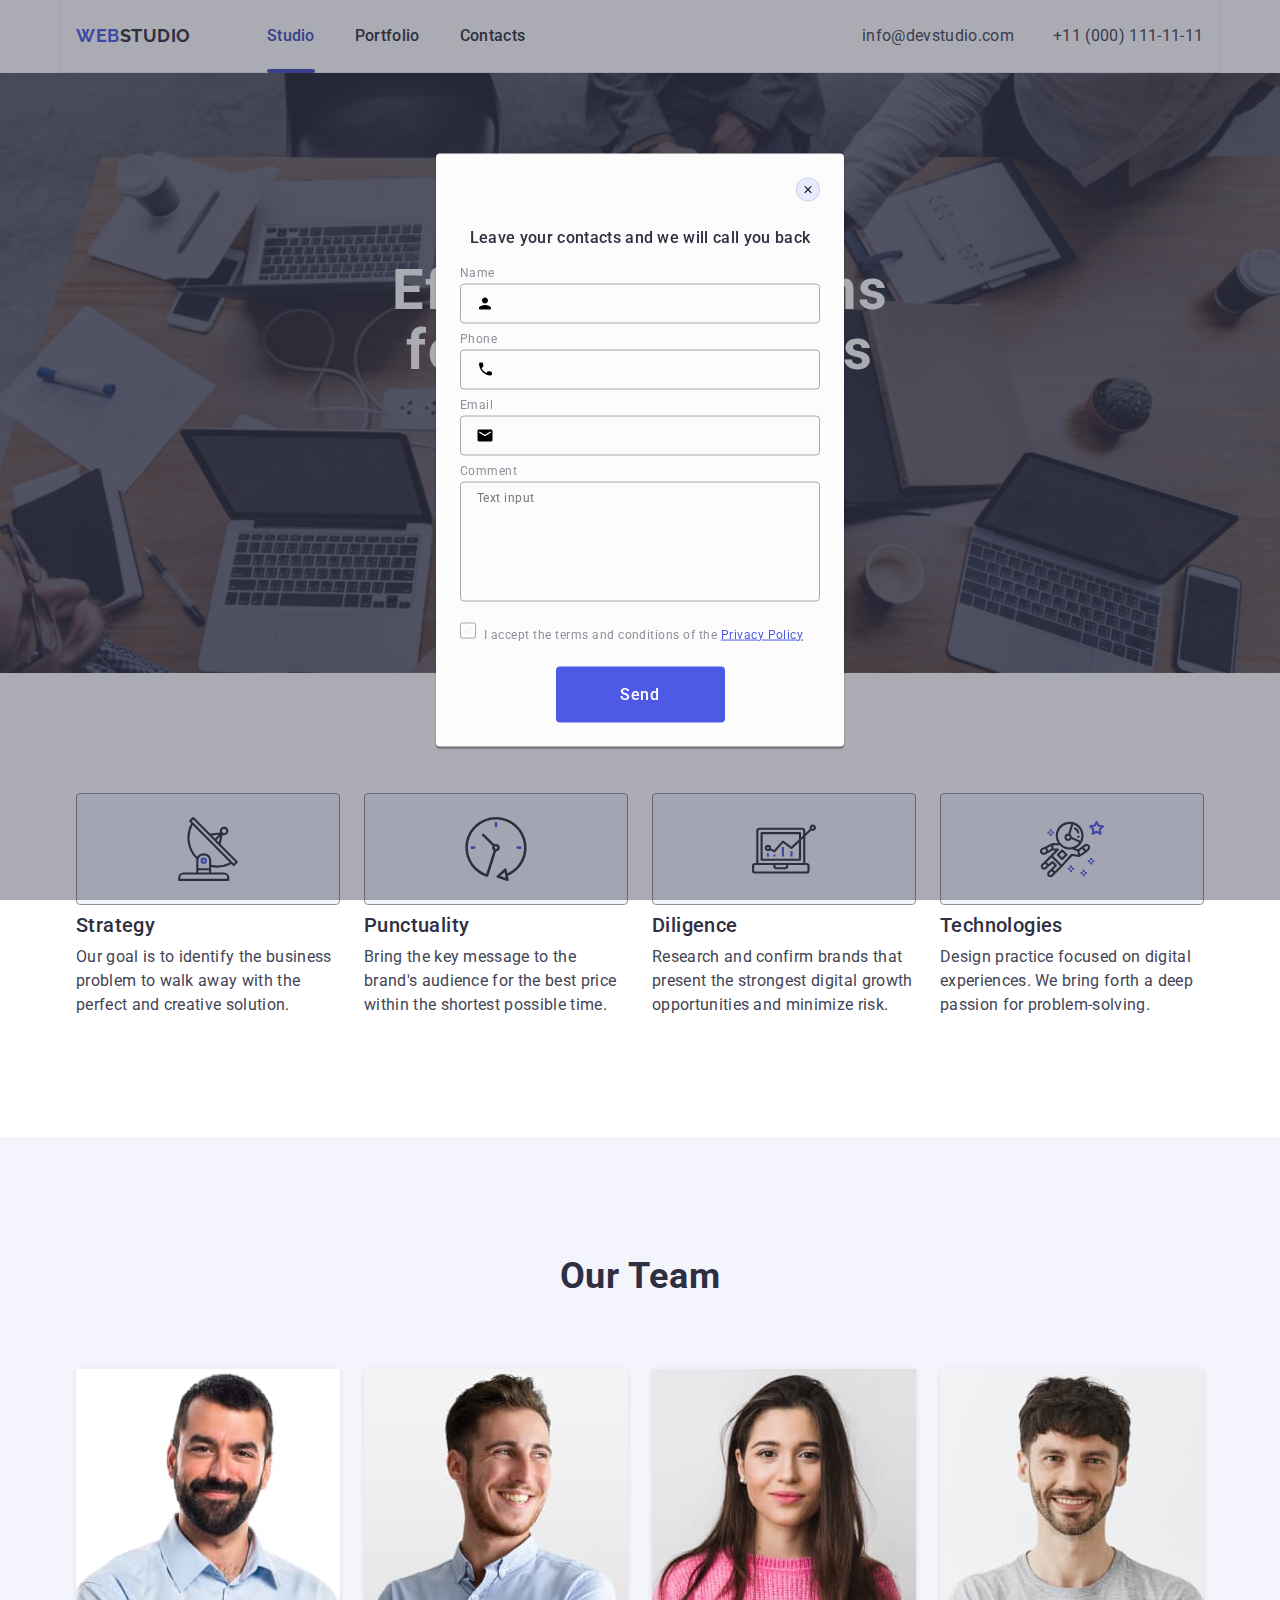
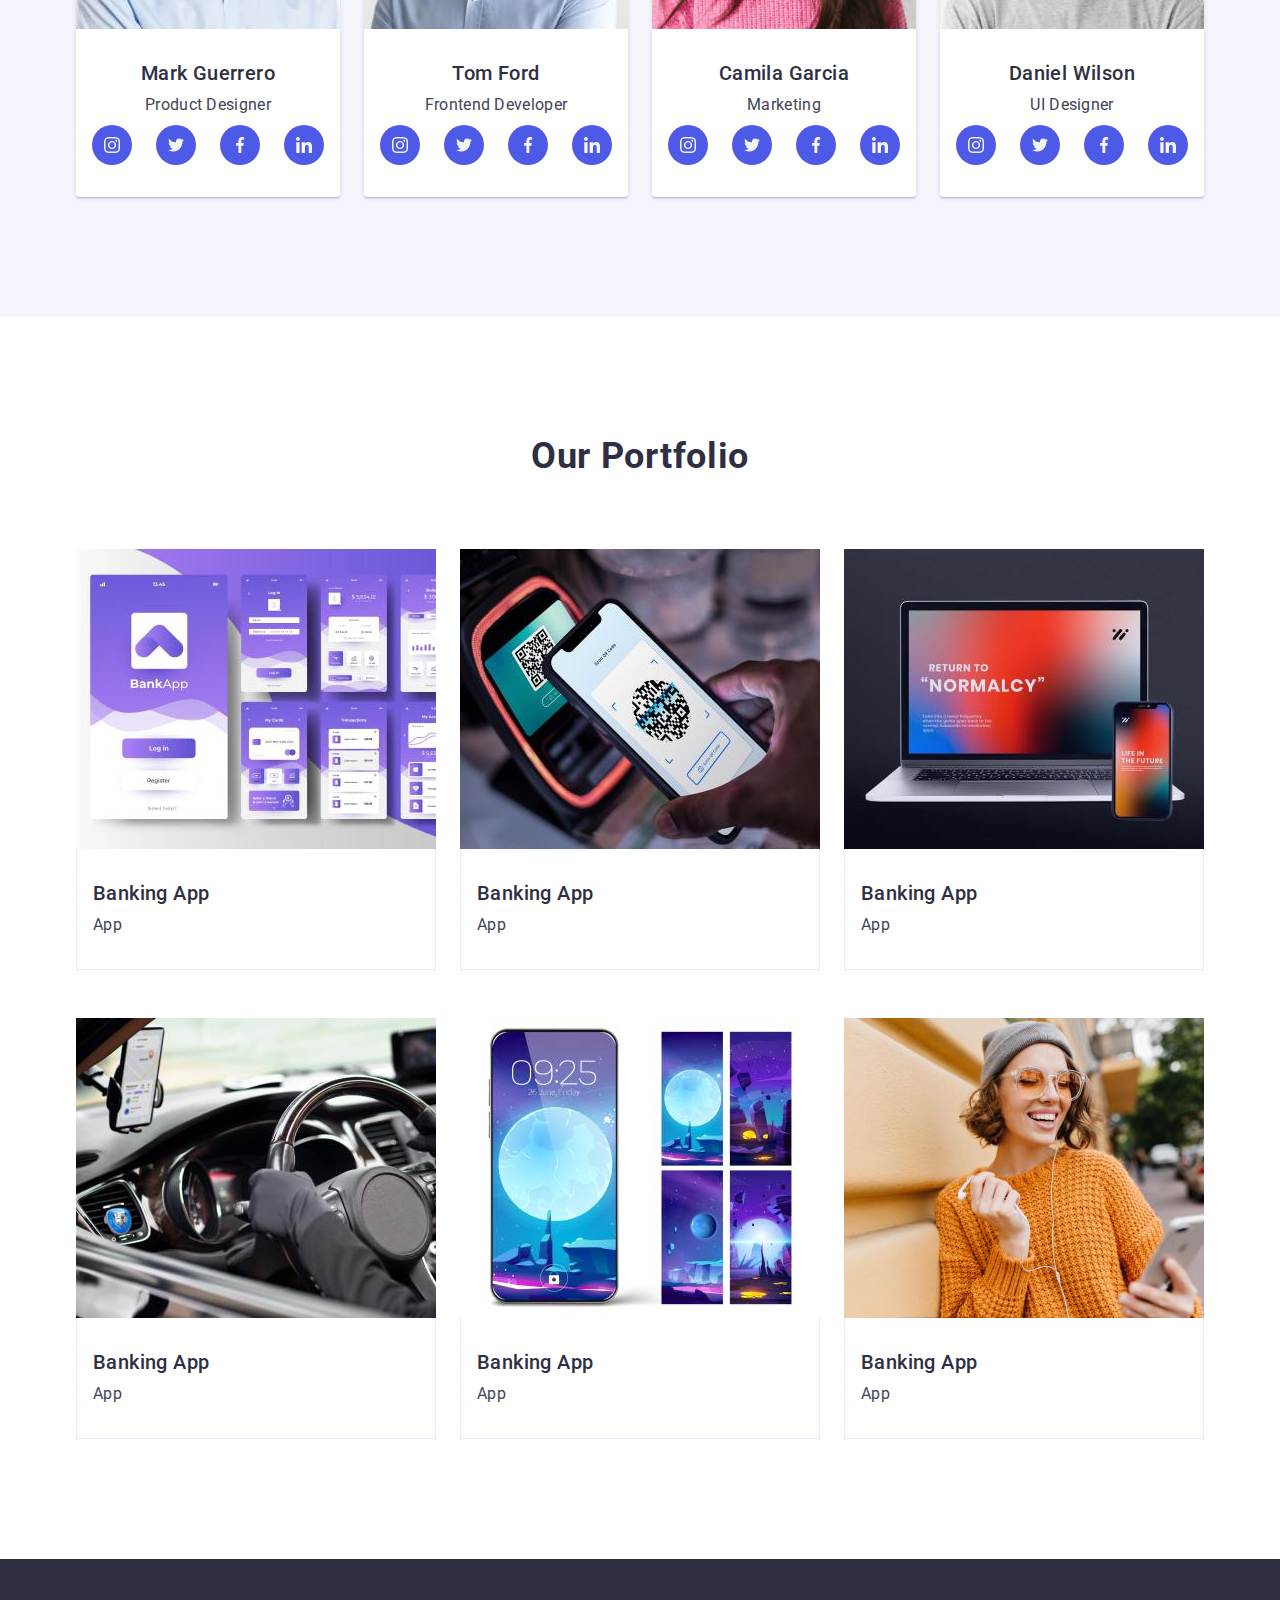
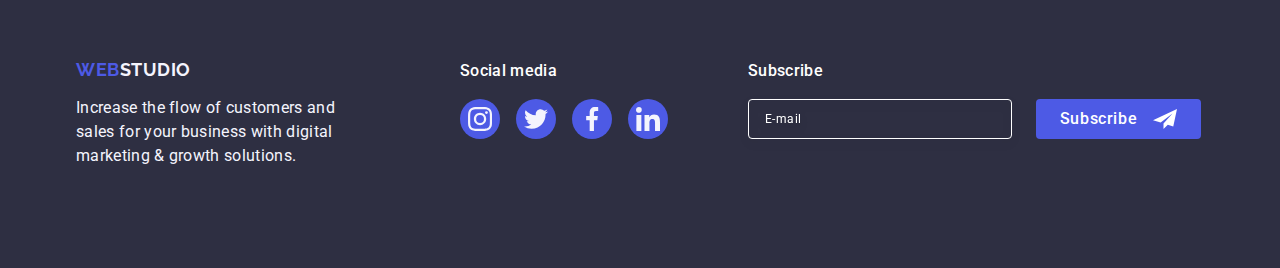
==== commit 710df783: "12" ====
--- a/index.html
+++ b/index.html
@@ -365,7 +365,7 @@
                 </div>
             </div>
         </footer>
-        <div class="modal-shadow">
+        <div class="modal-shadow is-open">
             <div class="modal-ground">
                 <button type="button" class="modal-button">
                     <svg width="24" height="24" class="modal-close-icon"><use href="./images/icons.svg#icon-close"></use></svg>
@@ -375,22 +375,22 @@
                     <div class="modal-form-first">
                         <label class="modal-label-style" for="user-name">Name</label>
                         <div class="modal-input-and-icon">
-                            <input id="user-name" type="text" name="user-name" class="modal-input-style">
-                            <svg width="18" height="24" class="modal-input-icon-style"><use href="./images/icons.svg#icon-person-form"></use></svg>
+                            <input id="user-name" type="text" name="user-name" class="modal-input-style" pattern="[a-zA-Zа-яА-ЯіІїЇєЄґҐʼ]+" title="Anton" required>
+                            <svg width="18" height="24" class="modal-input-icon-style" aria-label="icon name"><use href="./images/icons.svg#icon-person-form"></use></svg>
                         </div>
                     </div>
                     <div class="modal-form-first">
                         <label class="modal-label-style" for="user-email">Phone</label>
                         <div class="modal-input-and-icon">
-                            <input id="user-phone" type="text" name="user-phone" class="modal-input-style">
-                            <svg width="18" height="24" class="modal-input-icon-style"><use href="./images/icons.svg#icon-phone"></use></svg>
+                            <input id="user-phone" type="tel" name="user-phone" class="modal-input-style" pattern="[0-9]+" title="0-9" required>
+                            <svg width="18" height="24" class="modal-input-icon-style" aria-label="icon phone"><use href="./images/icons.svg#icon-phone"></use></svg>
                         </div>
                     </div>
                     <div class="modal-form-first">
                         <label class="modal-label-style" for="user-email">Email</label>
                         <div class="modal-input-and-icon">
-                            <input id="user-email" type="text" name="user-email" class="modal-input-style">
-                            <svg width="18" height="24" class="modal-input-icon-style"><use href="./images/icons.svg#icon-email"></use></svg>
+                            <input id="user-email" type="email" name="user-email" class="modal-input-style" required>
+                            <svg width="18" height="24" class="modal-input-icon-style" aria-label="icon email"><use href="./images/icons.svg#icon-email"></use></svg>
                         </div>
                     </div>
                     <div class="modal-comment-block">
@@ -398,7 +398,7 @@
                         <textarea  class="modal-comment-field" name="user-comment" id="user-comment" placeholder="Text input"></textarea>
                     </div>
                     <div class="modal-checkbox-container">
-                        <input class="modal-checkbox visually-hidden" type="checkbox" id="user-privacy" value="true" name="user-privacy">
+                        <input class="modal-checkbox visually-hidden" type="checkbox" id="user-privacy" value="true" name="user-privacy" required>
                         <label class="modal-checkbox-label" for="user-privacy"><span class="modal-checkbox-label-span">
                             <svg width="16" height="16" class="modal-checkbox-icon"><use href="./images/icons.svg#icon-checkbox"></use></svg>
                         </span>I accept the terms and conditions of the <a class="modal-privacy-policy-style" href="">Privacy Policy</a>
--- a/css/styles.css
+++ b/css/styles.css
@@ -659,10 +659,14 @@
     transition: opacity 250ms cubic-bezier(0.4, 0, 0.2, 1), 
     visibility 250ms cubic-bezier(0.4, 0, 0.2, 1);
     visibility: hidden;
+    opacity: 0;
+    pointer-events: none;
 }
 
 .is-open {
     visibility: visible;
+    opacity: 1;
+    pointer-events: auto;
 }
 
 .modal-ground {
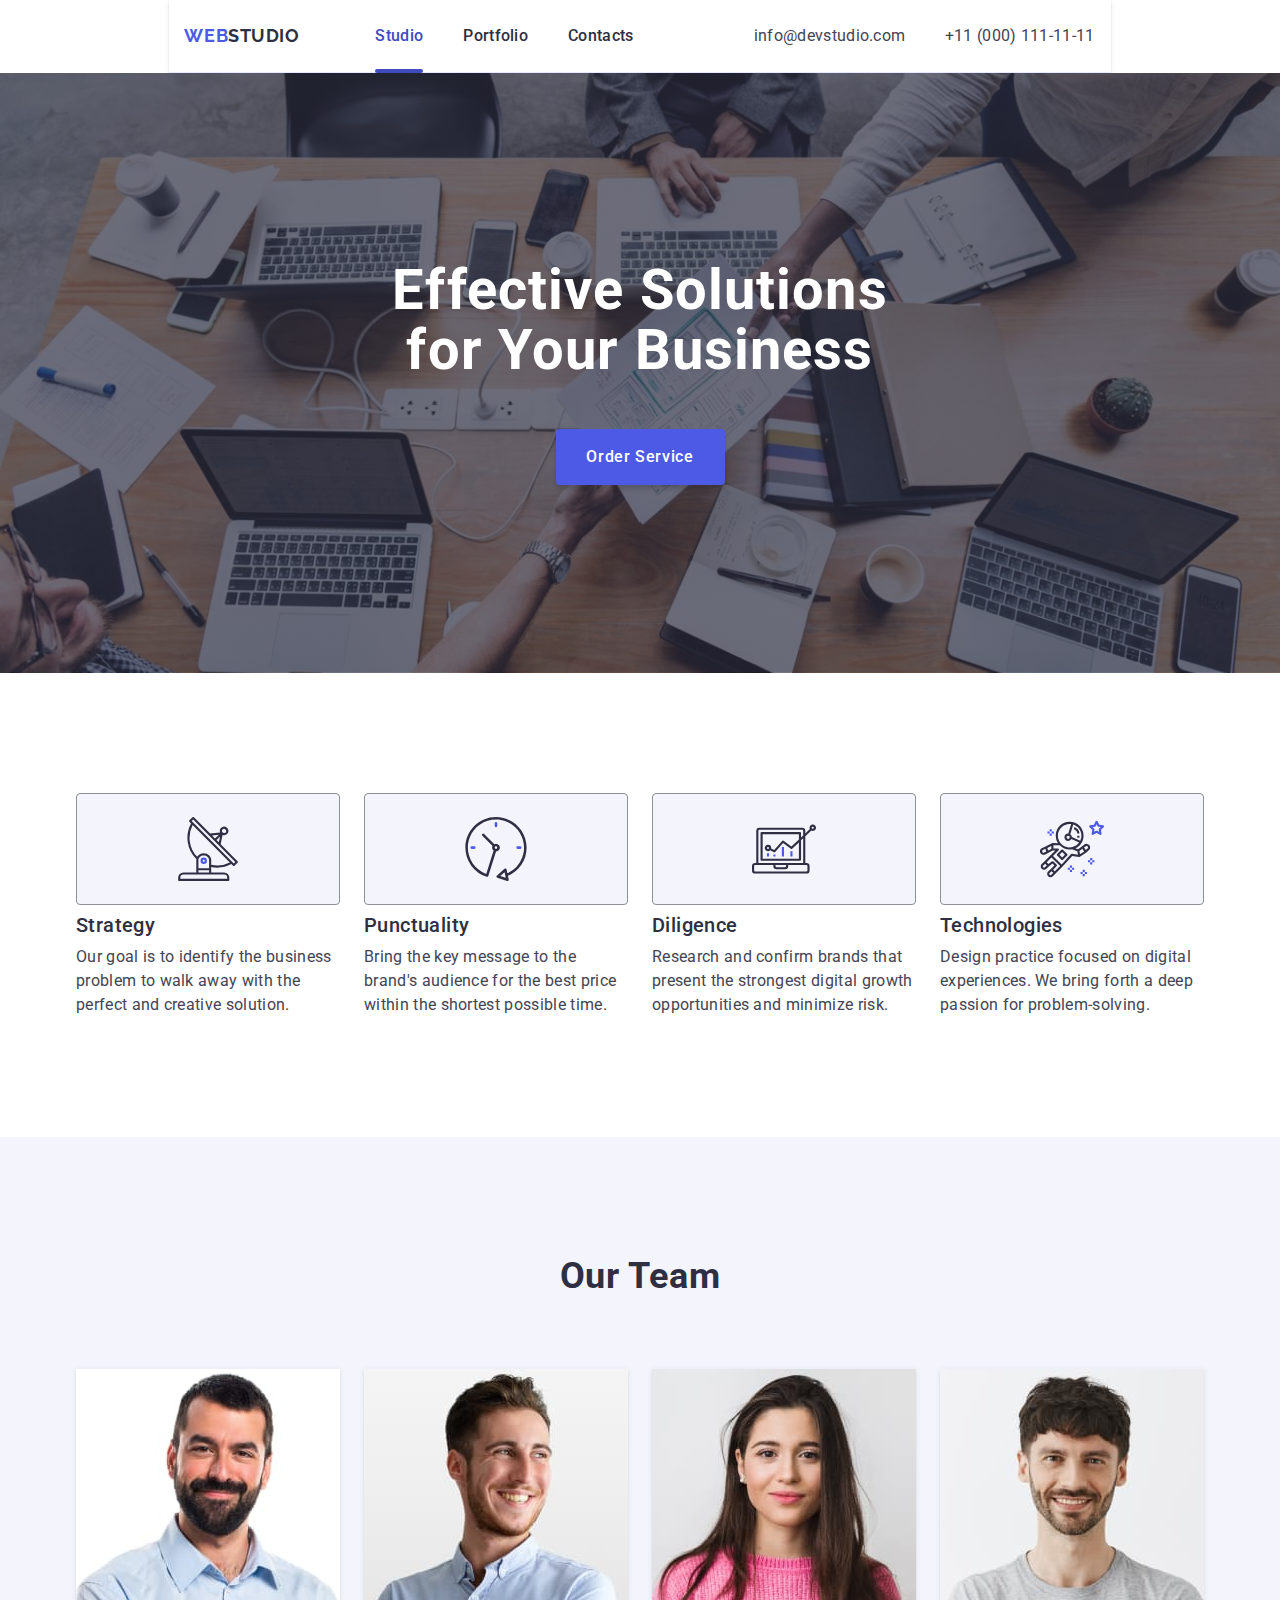
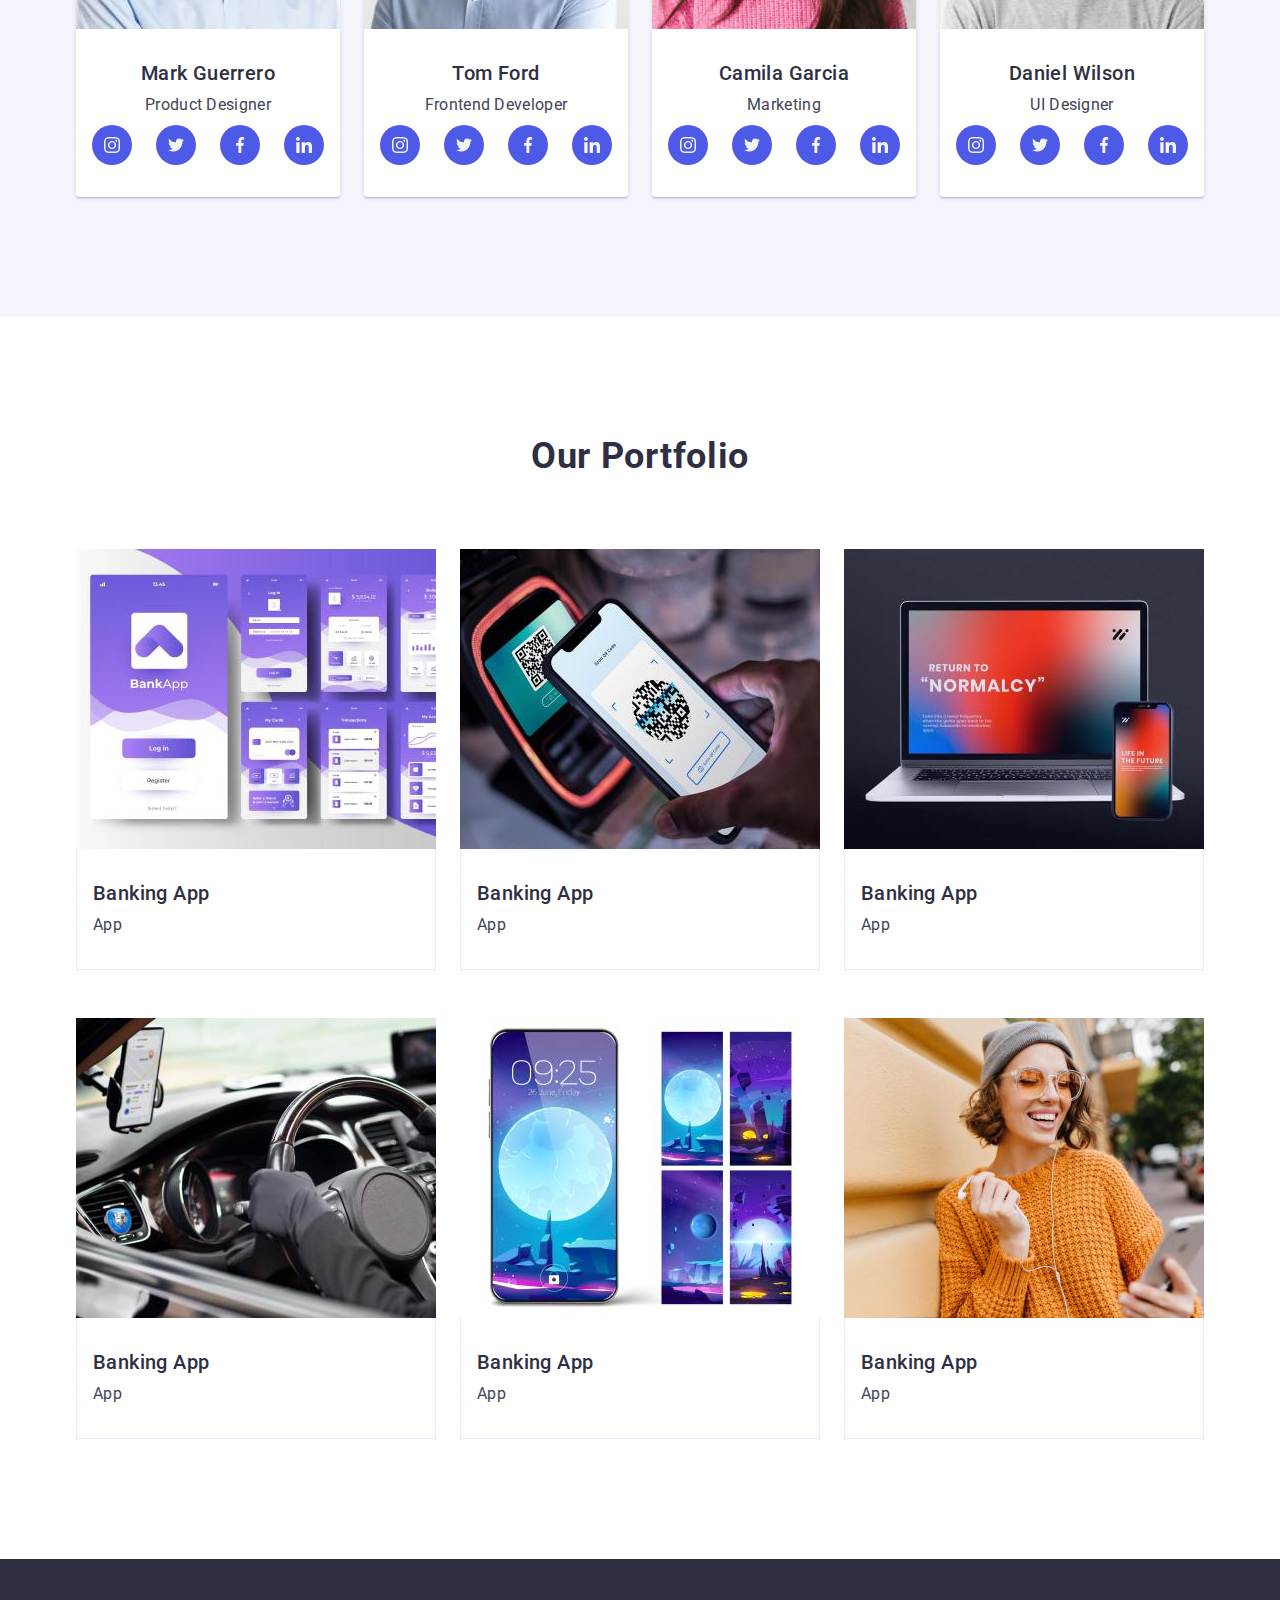
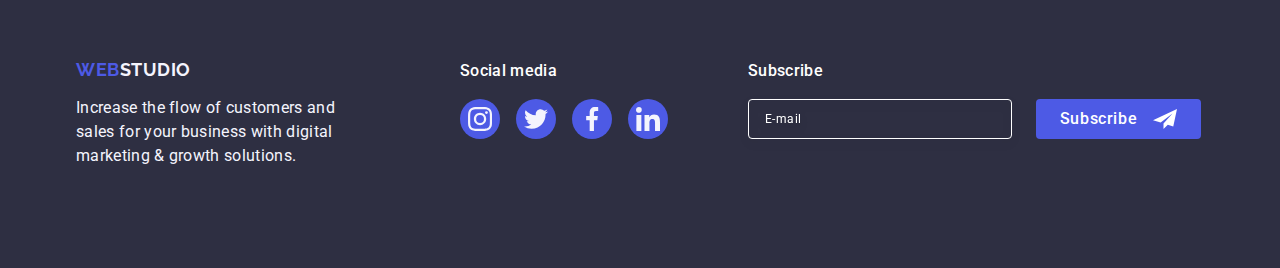
==== commit dc12bb13: "10" ====
--- a/index.html
+++ b/index.html
@@ -15,6 +15,11 @@
             <div class="top-line container">
                 <nav class="logo-and-menu">
                     <a href="./index.html" class="logo-general-settings">Web<span class="logo-second-part">Studio</span></a>
+                    <a class="menu-pie" href="">
+                        <svg width="24" height="24" aria-label="icon menu">
+                            <use href="./images/icons.svg#icon-menu-pie"></use>
+                        </svg>
+                    </a>
                     <ul class="menu">
                         <li class="menu-item"><a class="text-in-menu" href="./index.html">Studio</a></li>
                         <li class="menu-item"><a class="text-in-menu" href="">Portfolio</a></li>
@@ -99,7 +104,10 @@
                     <h2 class="section-title style-third-section-title">Our Team</h2>
                     <ul class="team-members-list">
                         <li class="team-member-item">
-                            <img src="./images/mark_guerrero.jpg" alt="Mark Guerrero" width="264" />
+                            <img 
+                            srcset="/images/mark_guerrero.jpg 1x, /images/mark_guerrero2x.jpg 2x"
+                            src="./images/mark_guerrero.jpg" 
+                            alt="Mark Guerrero" width="264" />
                             <div class="team-member-description">
                                 <h3 class="header-in-section">Mark Guerrero</h3>
                                 <p class="description-for-team">Product Designer</p>
@@ -137,7 +145,10 @@
                             </div>
                         </li>
                         <li class="team-member-item">
-                            <img src="./images/tom_ford.jpg" alt="Tom Ford" width="264" />
+                            <img 
+                            srcset="./images/tom_ford.jpg 1x, ./images/tom_ford2x.jpg 2x"
+                            src="./images/tom_ford.jpg" 
+                            alt="Tom Ford" width="264" />
                             <div class="team-member-description">
                                 <h3 class="header-in-section">Tom Ford</h3>
                                 <p class="description-for-team">Frontend Developer</p>
@@ -175,7 +186,10 @@
                             </div>
                         </li>
                         <li class="team-member-item">
-                            <img src="./images/camila_garcia.jpg" alt="Camila Garcia" width="264" />
+                            <img 
+                            srcset="./images/camila_garcia.jpg 1x, ./images/camila_garcia2x.jpg 2x"
+                            src="./images/camila_garcia.jpg" 
+                            alt="Camila Garcia" width="264" />
                             <div class="team-member-description">
                                 <h3 class="header-in-section">Camila Garcia</h3>
                                 <p class="description-for-team">Marketing</p>
@@ -213,7 +227,10 @@
                             </div>
                         </li>
                         <li class="team-member-item">
-                            <img src="./images/daniel_wilson.jpg" alt="Daniel Wilson" width="264" />
+                            <img
+                            srcset="./images/daniel_wilson.jpg 1x, ./images/daniel_wilson2x.jpg 2x"
+                            src="./images/daniel_wilson.jpg" 
+                            alt="Daniel Wilson" width="264" />
                             <div class="team-member-description">
                                 <h3 class="header-in-section">Daniel Wilson</h3>
                                 <p class="description-for-team">UI Designer</p>
@@ -259,7 +276,10 @@
                     <ul class="portfolio-cards-list">
                         <li class="card-list-item">
                             <div class="card-list-image-box">
-                                <img src="./images/banking_app.jpg" alt="banking app" width="360" />
+                                <img 
+                                srcset="./images/banking_app.jpg 1x, ./images/banking_app2x.jpg 2x"
+                                src="./images/banking_app.jpg" 
+                                alt="banking app" width="360" />
                                 <p class="card-list-image-overlay">14 Stylish and User-Friendly App Design Concepts · Task Manager App · Calorie Tracker App · Exotic Fruit Ecommerce App · Cloud Storage App</p>
                             </div>
                             <div class="card-text">
@@ -269,7 +289,10 @@
                         </li>
                         <li class="card-list-item">
                             <div class="card-list-image-box">
-                                <img src="./images/cashless_payment.jpg" alt="cashless payment" width="360" />
+                                <img 
+                                srcset="./images/cashless_payment.jpg 1x, ./images/cashless_payment2x.jpg 2x"
+                                src="./images/cashless_payment.jpg" 
+                                alt="cashless payment" width="360" />
                                 <p class="card-list-image-overlay">14 Stylish and User-Friendly App Design Concepts · Task Manager App · Calorie Tracker App · Exotic Fruit Ecommerce App · Cloud Storage App</p>
                             </div>
                             <div class="card-text">
@@ -279,7 +302,10 @@
                         </li>
                         <li class="card-list-item">
                             <div class="card-list-image-box">
-                                <img src="./images/meditation_app.jpg" alt="meditation app" width="360" />
+                                <img 
+                                srcset="./images/meditation_app.jpg 1x, ./images/meditation_app2x.jpg 2x"
+                                src="./images/meditation_app.jpg" 
+                                alt="meditation app" width="360" />
                                 <p class="card-list-image-overlay">14 Stylish and User-Friendly App Design Concepts · Task Manager App · Calorie Tracker App · Exotic Fruit Ecommerce App · Cloud Storage App</p>
                             </div>
                             <div class="card-text">
@@ -289,7 +315,10 @@
                         </li>
                         <li class="card-list-item">
                             <div class="card-list-image-box">
-                                <img src="./images/taxi_service.jpg" alt="taxi service" width="360" />
+                                <img 
+                                srcset="./images/taxi_service.jpg 1x, ./images/taxi_service2x.jpg 2x"
+                                src="./images/taxi_service.jpg" 
+                                alt="taxi service" width="360" />
                                 <p class="card-list-image-overlay">14 Stylish and User-Friendly App Design Concepts · Task Manager App · Calorie Tracker App · Exotic Fruit Ecommerce App · Cloud Storage App</p>
                             </div>
                             <div class="card-text">
@@ -299,7 +328,10 @@
                         </li>
                         <li class="card-list-item">
                             <div class="card-list-image-box">
-                                <img src="./images/screen_illustrations.jpg" alt="screen illustrations" width="360" />
+                                <img 
+                                srcset="./images/screen_illustrations.jpg 1x, ./images/screen_illustrations.jpg 2x"
+                                src="./images/screen_illustrations.jpg" 
+                                alt="screen illustrations" width="360" />
                                 <p class="card-list-image-overlay">14 Stylish and User-Friendly App Design Concepts · Task Manager App · Calorie Tracker App · Exotic Fruit Ecommerce App · Cloud Storage App</p>
                             </div>
                             <div class="card-text">
@@ -309,7 +341,10 @@
                         </li>
                         <li class="card-list-item">
                             <div class="card-list-image-box">
-                                <img src="./images/online_courses.jpg" alt="online courses" width="360" />
+                                <img 
+                                srcset="./images/online_courses.jpg 1x, ./images/online_courses2x.jpg 2x"
+                                src="./images/online_courses.jpg" 
+                                alt="online courses" width="360" />
                                 <p class="card-list-image-overlay">14 Stylish and User-Friendly App Design Concepts · Task Manager App · Calorie Tracker App · Exotic Fruit Ecommerce App · Cloud Storage App</p>
                             </div>
                             <div class="card-text">
@@ -365,7 +400,63 @@
                 </div>
             </div>
         </footer>
-        <div class="modal-shadow is-open">
+        <div class="modal-shadow">
+            <div class="menu-modal-main">
+                <button type="button" class="modal-button">
+                    <svg width="24" height="24" class="modal-close-icon"><use href="./images/icons.svg#icon-close"></use></svg>
+                </button>
+                <nav class="menu-modal-nav-position">
+                    <ul class="menu-modal-list">
+                        <li><a class="menu-modal-item" href="./index.html">Studio</a></li>
+                        <li><a class="menu-modal-item" href="">Portfolio</a></li>
+                        <li><a class="menu-modal-item" href="">Contacts</a></li>
+                    </ul>
+                </nav>
+                <div class="menu-modal-contact-socials">
+                    <address class="adress-fixing">
+                        <ul class="menu-modal-contact">
+                            <li class="contact-item">
+                                <a class="menue-modal-text-for-contact" href="mailto:info@devstudio.com">info@devstudio.com</a>
+                            </li>
+                            <li class="contact-item">
+                                <a class="menue-modal-text-for-contact" href="tel:+110001111111">+11 (000) 111-11-11</a>
+                            </li>
+                        </ul>
+                    </address>
+                    <ul class="menu-modal-team-member-socials">
+                        <li class="team-socails-back">
+                            <a href="" class="team-socials-icon">
+                                <svg class="icon-media" width="24" height="24" aria-label="instagram">
+                                    <use href="./images/icons.svg#icon-instagram"></use>
+                                </svg>
+                            </a>
+                        </li>
+                        <li class="team-socails-back">
+                            <a href="" class="team-socials-icon">
+                                <svg class="icon-media" width="24" height="24" aria-label="twitter">
+                                    <use href="./images/icons.svg#icon-twitter"></use>
+                                </svg>
+                            </a>
+                        </li>
+                        <li class="team-socails-back">
+                            <a href="" class="team-socials-icon">
+                                <svg class="icon-media" width="24" height="24" aria-label="facebook">
+                                    <use href="./images/icons.svg#icon-facebook"></use>
+                                </svg>
+                            </a>
+                        </li>
+                        <li class="team-socails-back">
+                            <a href="" class="team-socials-icon">
+                                <svg class="icon-media" width="24" height="24" aria-label="linkedin">
+                                    <use href="./images/icons.svg#icon-linkedin"></use>
+                                </svg>
+                            </a>
+                        </li>
+                    </ul>
+                </div>
+            </div>
+        </div>
+        <div class="modal-shadow">
             <div class="modal-ground">
                 <button type="button" class="modal-button">
                     <svg width="24" height="24" class="modal-close-icon"><use href="./images/icons.svg#icon-close"></use></svg>
@@ -401,12 +492,13 @@
                         <input class="modal-checkbox visually-hidden" type="checkbox" id="user-privacy" value="true" name="user-privacy" required>
                         <label class="modal-checkbox-label" for="user-privacy"><span class="modal-checkbox-label-span">
                             <svg width="16" height="16" class="modal-checkbox-icon"><use href="./images/icons.svg#icon-checkbox"></use></svg>
-                        </span>I accept the terms and conditions of the <a class="modal-privacy-policy-style" href="">Privacy Policy</a>
+                        </span><span>I accept the terms and conditions of the <a class="modal-privacy-policy-style" href="">Privacy Policy</a></span>
                         </label>
                     </div>
                     <button class="modal-send-button">Send</button>
                 </form>
             </div>
         </div>
+        
     </body>
 </html>
--- a/css/styles.css
+++ b/css/styles.css
@@ -43,10 +43,11 @@
 input, textarea {
     font-family: inherit;
     font-size: inherit;
-  }
+}
 
 .container {
-    width: 1158px;
+    min-width: 320px;
+    max-width: 1158px;
     margin: 0 auto;
     padding: 0 15px;
 }
@@ -77,6 +78,7 @@
     display: flex;
     align-items: center;
     justify-content: space-between;
+    position: relative;
 }
 
 .logo-and-menu {
@@ -88,6 +90,7 @@
     display: flex;
     gap: 40px;
     position: relative;
+    margin-right: 120px;
 }
 
 .text-in-menu {
@@ -137,10 +140,76 @@
 .contact {
     display: flex;
     gap: 40px;
+    flex-wrap: wrap;
 }
 
 .contact-item {
     width: calc((100% - 40px) / 2);
+    white-space: nowrap;
+}
+
+.menu-pie {
+    fill: #2F2F37;
+    position: absolute;
+    right: 16px;
+    top: 16px;
+    visibility: hidden;
+    opacity: 0;
+    pointer-events: none;
+}
+
+@media (min-width: 320px) and (max-width: 767px) {
+
+    .logo-and-menu {
+        display: flex;
+        justify-content: space-between;
+        align-items: center;
+        width: 100%;
+        margin: 16px 0;
+    }
+
+    .menu {
+        position: absolute;
+        width: 1px;
+        height: 1px;
+        margin: -1px;
+        border: 0;
+        padding: 0;
+        
+        white-space: nowrap;
+        clip-path: inset(100%);
+        clip: rect(0 0 0 0);
+        overflow: hidden;
+    }
+
+    .contact {
+        position: absolute;
+        width: 1px;
+        height: 1px;
+        margin: -1px;
+        border: 0;
+        padding: 0;
+        
+        white-space: nowrap;
+        clip-path: inset(100%);
+        clip: rect(0 0 0 0);
+        overflow: hidden;
+    }
+
+    .menu-pie {
+        visibility: visible;
+        opacity: 1;
+        pointer-events: auto;
+    }
+}
+
+@media (min-width: 768px) and (max-width: 1157px) {
+    .contact {
+        display: flex;
+        flex-direction: column;
+        gap: 12px;
+
+    }
 }
 
 /* logo in header and footer */
@@ -200,13 +269,11 @@
     font-weight: 400;
     line-height: 1.5;
     letter-spacing: 0.02em;
-    text-decoration: underline; 
-}
+    text-decoration: underline;
+}
+
 
 /* boxes for the first section */
-.section {
-    padding: 120px 0;
-}
 
 .style-first-section {
     background-image: linear-gradient(
@@ -217,14 +284,26 @@
     background-repeat: no-repeat;
     background-position: center;
     background-size: cover;
+    min-width: 320px;
     max-width: 1440px;
     background-position: center;
     margin: 0 auto;
 }
 
+@media (min-resolution: 192dpi) {
+    .style-first-section {
+        background-image: linear-gradient(
+            to bottom, 
+            rgba(46, 47, 66, 0.7), 
+            rgba(46, 47, 66, 0.7)), 
+            url(../images/office_laptops2x.jpg);
+    }
+}
+
 .style-first-section .container {
     padding: 188px 0;
-    
+    min-width: 320px;
+    max-width: 1158px;
 }
 
 .style-first-section .container {
@@ -237,11 +316,34 @@
     position: relative;
 }
 
-
-
-
+.title-header {
+    color: white;
+    font-size: 56px;
+    font-weight: 700;
+    line-height: 1.07;
+    letter-spacing: 0.02em;
+    text-align: center;
+    margin-bottom: 48px;
+    max-width: 496px;
+}
+
+@media (min-width: 319px) and (max-width: 767px) {
+    .style-first-section .container {
+        padding: 72px 0;
+    }
+
+    .title-header {
+        color: white;
+        font-size: 36px;
+        line-height: 1.11;
+        max-width: 288px;
+    }
+}
 
 /* boxes for the second section list of values */
+.section {
+    padding: 120px 0;
+}
 
 .list-of-values {
     display: flex;
@@ -264,12 +366,88 @@
     height: 112px;
 }
 
+@media (min-width: 320px) and (max-width: 767px) {
+
+    .section {
+        padding: 0;
+    }
+
+    .section .container {
+        padding: 96px 16px;
+    }
+
+    .list-of-values {
+        flex-direction: column;
+        gap: 72px;
+        align-items: center;
+    }
+
+    .values-item {
+        width: auto;
+    }
+
+    .box-icon-values {
+        position: absolute;
+        width: 1px;
+        height: 1px;
+        margin: -1px;
+        border: 0;
+        padding: 0;
+        
+        white-space: nowrap;
+        clip-path: inset(100%);
+        clip: rect(0 0 0 0);
+        overflow: hidden;
+    }
+
+    .values-item .header-in-section {
+        text-align: center;
+        font-size: 36px;
+        font-weight: 700;
+        line-height: 1.11;
+        letter-spacing: 0.02em;
+    } 
+}
+
+@media (min-width: 768px) and (max-width: 1157px) {
+
+    .list-of-values {
+        flex-wrap: wrap;
+        row-gap: 72px;
+        column-gap: 24px;
+    }
+
+    .box-icon-values {
+        position: absolute;
+        width: 1px;
+        height: 1px;
+        margin: -1px;
+        border: 0;
+        padding: 0;
+        
+        white-space: nowrap;
+        clip-path: inset(100%);
+        clip: rect(0 0 0 0);
+        overflow: hidden;
+    }
+
+    .values-item {
+        min-width: 356px;
+    }
+
+    .values-item .header-in-section {
+        
+            color: #2e2f42;
+            font-size: 36px;
+            font-weight: 700;
+            line-height: 1.11;
+            letter-spacing: 0.02em;
+            margin-bottom: 8px;
+        
+    }
+}
+
 /* boxes for the third section our team */
-
-.box-third-section {
-    align-items: center;
-    gap: 72px;
-}
 
 .style-third-section-title {
     margin-bottom: 72px;
@@ -350,6 +528,34 @@
     text-align: center;
 }
 
+@media (min-width: 320px) and (max-width: 767px) {
+
+    .team-members-list {
+        display: flex;
+        flex-direction: column;
+        gap: 72px;
+        align-items: center;
+    }
+
+    .team-member-item {
+        width: 264px;
+    }
+}
+
+@media (min-width: 768px) and (max-width: 1157px) {
+    .team-members-list {
+        display: flex;
+        flex-wrap: wrap;
+        column-gap: 24px;
+        row-gap: 64px;
+        margin: 0 108px;
+    }
+
+    .team-member-item {
+        width: calc((100% - 24px) / 2);
+    }
+}
+
 /* boxes for the fourth section */
 
 .box-fourth-section {
@@ -402,8 +608,6 @@
     transition: transform 250ms cubic-bezier(0.4, 0, 0.2, 1);
 }
 
-
-
 .card-list-item:hover .card-list-image-overlay {
     transform: translatey(0);
 }
@@ -412,6 +616,38 @@
     border: 1px #E7E9FC solid;
     border-top: none;
     padding: 32px 16px; 
+}
+
+@media (min-width: 320px) and (max-width: 767px) {
+
+    .portfolio-cards-list {
+        display: flex;
+        flex-direction: column;
+        gap: 48px;
+        align-items: center;
+    }
+
+    .card-list-item {
+        overflow: hidden;
+        width: 288px;
+        box-shadow: 0px 2px 1px rgba(46, 47, 66, 0.08);
+    }
+}
+
+@media (min-width: 768px) and (max-width: 1157px) {
+    .portfolio-cards-list {
+        display: flex;
+        flex-wrap: wrap;
+        column-gap: 24px;
+        row-gap: 72px;
+        align-items: center;
+    }
+
+    .card-list-item {
+        overflow: hidden;
+        width: 356px;
+        box-shadow: 0px 2px 1px rgba(46, 47, 66, 0.08);
+    }
 }
 
 /* boxes for footer */
@@ -501,10 +737,15 @@
     filter: drop-shadow(0px 4px 4px rgba(0, 0, 0, 0.15));
     border-radius: 4px;
     color: #ffffff;
+    transition: border-color 250ms cubic-bezier(0.4, 0, 0.2, 1);
 }
 
 .email-field-footer::placeholder {
     color: #ffffff;
+}
+
+.email-field-footer:focus {
+    border-color: #4D5AE5;
 }
 
 .button-subscribe-footer {
@@ -531,18 +772,81 @@
 
 }
 
+@media (min-width: 320px) and (max-width: 767px) {
+    .footer-ordering {
+        display: flex;
+        flex-direction: column;
+        align-items: center;
+        padding: 0 16px;
+        margin: 0 auto;
+    }
+
+    .footer-first-box {
+        display: flex;
+        flex-direction: column;
+        align-items: flex-start;
+        margin:0 0 72px 0;
+        
+    }
+
+    .bottom-logo {
+        margin: 0;
+        align-self: center;
+        margin-bottom: 16px;
+    }
+
+    .footer-social-media {
+        display: flex;
+        flex-direction: column;
+        align-items: center;
+        margin-bottom: 72px;
+    }
+
+    .footer-social-media-line {
+        margin-right: 0;
+    }
+
+    .footer-subscribe-section {
+        display: flex;
+        flex-direction: column;
+        align-items: center;
+    }
+
+    .form-bottom {
+        display: flex;
+        flex-direction: column;
+        align-items: center;
+        gap: 16px;
+    }
+
+    .button-subscribe-footer {
+        max-width: 165px;
+    }
+
+}
+
+@media (min-width: 768px) and (max-width: 1157px) {
+    .footer-ordering {
+        display: flex;
+        flex-wrap: wrap;
+        align-items: center;
+        align-content: center;
+        row-gap: 72px;
+        column-gap: 24px;
+        margin-left: 93px;
+    }
+
+    .footer-first-box {
+        margin-right: 0;
+    }
+
+    .footer-social-media-line {
+        margin-right: 0;
+    }
+}
 
 /* different texts in sections */
-.title-header {
-    color: white;
-    font-size: 56px;
-    font-weight: 700;
-    line-height: 1.07;
-    letter-spacing: 0.02em;
-    text-align: center;
-    margin-bottom: 48px;
-    max-width: 496px;
-}
+
 
 .section-title{
     color: #2e2f42;
@@ -646,6 +950,94 @@
     clip: rect(0 0 0 0);
     overflow: hidden;
 }
+
+/* menu pie */
+
+.menu-modal-main {
+    position: fixed;
+    top: 0;
+    left: 0;
+    width: 100%;
+    height: 882px;
+    background-color: white;
+}
+
+.menu-modal-nav-position {
+    position: absolute;
+    top: 72px;
+    left: 16px;
+}
+
+.menu-modal-list {
+    display: flex;
+    flex-direction: column;
+    gap: 40px;
+    justify-content: flex-start;
+    position: relative;
+}
+
+.menu-modal-item {
+    color: #2E2F42;
+    font-size: 36px;
+    font-weight: 700;
+    text-transform: capitalize;
+    line-height: 40px;
+    letter-spacing: 0.72px;
+    word-wrap: break-word;
+    transition: color 250ms cubic-bezier(0.4, 0, 0.2, 1); 
+}
+
+.menu-modal-item:hover, 
+.menu-modal-item:focus, 
+.menu-modal-item:active {
+    color: #404BBF;
+}
+
+.menu-modal-contact-socials {
+    position: absolute;
+    left: 16px;
+    bottom: 40px;
+    display: flex;
+    flex-direction: column;
+}
+
+.menu-modal-contact {
+    display: flex;
+    flex-direction: column;
+    gap: 24px;
+    margin-bottom: 48px;
+}
+
+.menue-modal-text-for-contact {
+    color: #434455;
+    font-size: 20px;
+    font-weight: 500;
+    line-height: 1.2;
+    letter-spacing: 0.02em;
+    white-space: nowrap;
+    transition: color 250ms cubic-bezier(0.4, 0, 0.2, 1);
+}
+
+.menue-modal-text-for-contact:hover,
+.menue-modal-text-for-contact:focus {
+    color: #404BBF;
+}
+
+.menu-modal-team-member-socials {
+    display: flex;
+    justify-content: center;
+    gap: 40px;
+
+}
+
+.team-socails-back {
+    display: flex;
+    justify-content: center;
+    align-items: center;
+    width: 40px;
+    height: 40px;
+}
+
 
 /* form modal */
 
@@ -860,3 +1252,23 @@
     background-color: #404BBF;
 }
 
+@media (min-width: 320px) and (max-width: 767px) {
+    .modal-ground {
+        width: 288px;
+        top: 8px;
+        left: 50%;
+        transform: translateX(-50%);
+    }
+
+    .modal-button {
+        background-color: white;
+    }
+
+    .modal-checkbox-label {
+        display: flex;
+        align-items: center;
+
+    }
+
+}
+
